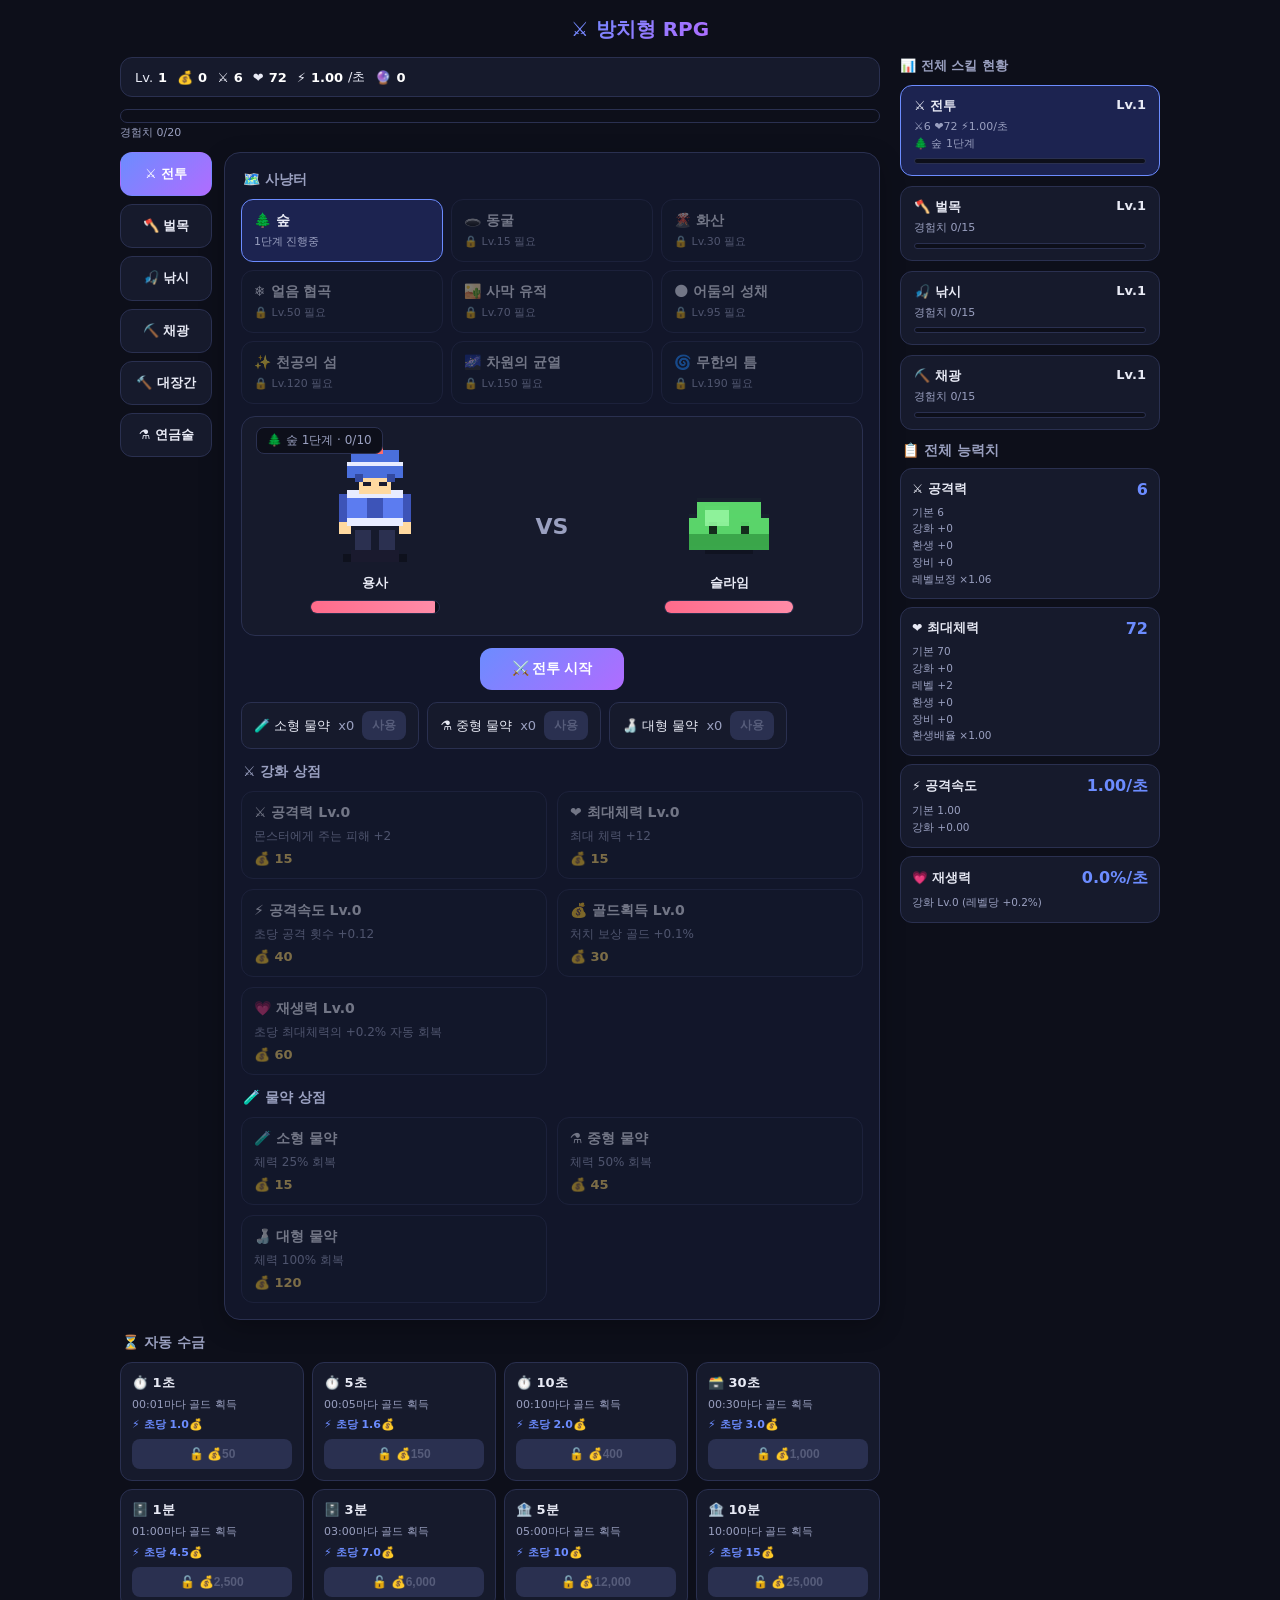
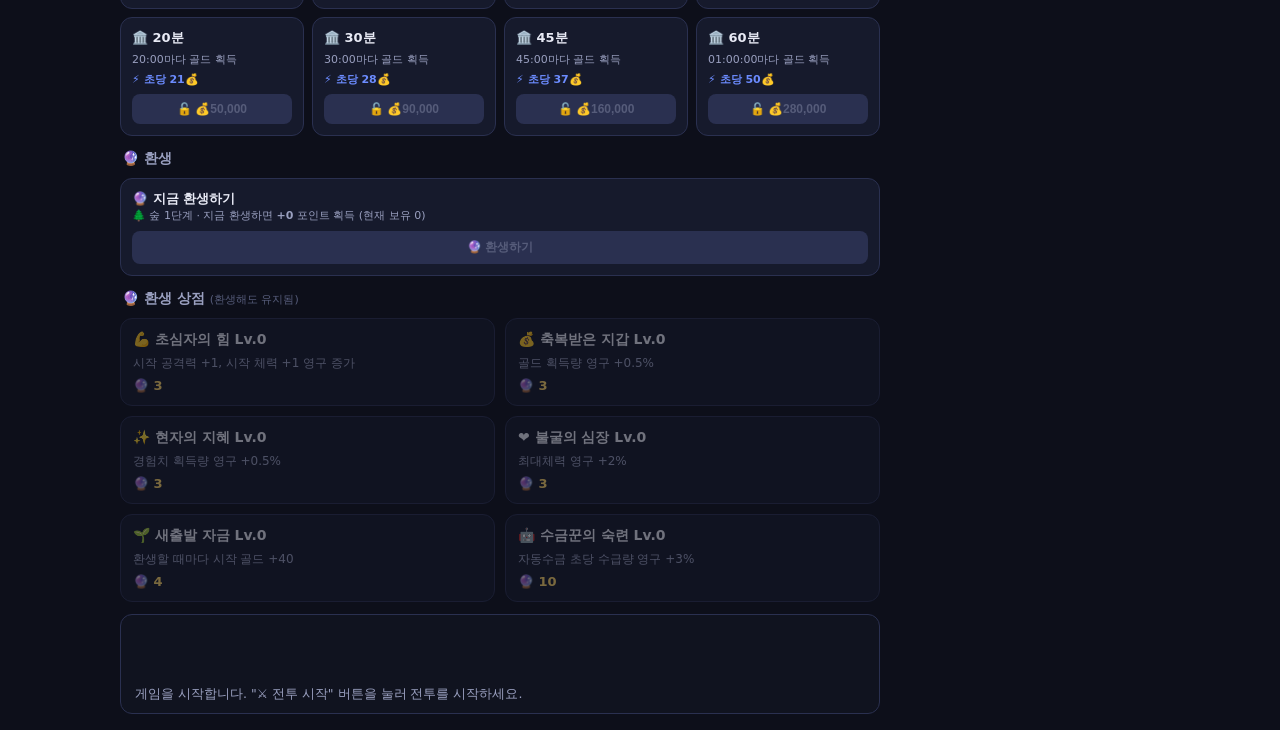
==== games/idle-rpg.html @ 65b95ccb "자동수금 초당 수급량을 올리는 환생상점 레벨(수금꾼의 숙련)과 연금술 촉진 물약 추가" ====
<!DOCTYPE html>
<html lang="ko"><head><meta charset="UTF-8" /><meta name="viewport" content="width=device-width,initial-scale=1" />
<title>방치형 RPG</title>
<style>
  * { box-sizing: border-box; }
  html,body{margin:0;min-height:100%;background:#0d0f1a;color:#e8eaf5;font-family:"Malgun Gothic",system-ui,sans-serif;
    user-select:none;}
  body{display:flex;flex-direction:column;align-items:center;padding:16px;gap:14px;}
  h1{font-size:20px;margin:0;background:linear-gradient(135deg,#6c8cff,#b06cff);-webkit-background-clip:text;background-clip:text;color:transparent;}
  .wrap{width:100%;max-width:760px;display:flex;flex-direction:column;gap:12px;}

  /* 상단 플레이어 상태 */
  .stat-row{display:flex;gap:10px;flex-wrap:wrap;font-size:13px;background:#161a2c;border:1px solid #2a3050;
    border-radius:12px;padding:10px 14px;}
  .stat{display:flex;align-items:center;gap:5px;}
  .stat b{color:#fff;}
  .bar-wrap{width:100%;height:14px;background:#0d0f1a;border-radius:7px;overflow:hidden;border:1px solid #2a3050;}
  .bar{height:100%;transition:width .15s;}
  .bar.hp{background:linear-gradient(90deg,#ff6b8b,#ff8ca8);}
  .bar.hp.low{background:linear-gradient(90deg,#ff2d3b,#ff6b6b);animation:pulseLow .6s infinite alternate;}
  @keyframes pulseLow{from{opacity:1;}to{opacity:.5;}}
  .bar.xp{background:linear-gradient(90deg,#6c8cff,#b06cff);}
  .bar.skillxp{background:linear-gradient(90deg,#5ad46a,#8ef29a);}
  .bar-label{font-size:11px;color:#9aa0c0;margin-top:2px;}

  /* 모드 탭 (왼쪽 사이드바) */
  .mode-layout{display:flex;gap:12px;align-items:flex-start;}
  .mode-sidebar{display:flex;flex-direction:column;gap:8px;flex:0 0 92px;position:sticky;top:12px;}
  .mode-content{flex:1;min-width:0;display:flex;flex-direction:column;gap:12px;}
  .mode-window{background:#12162a;border:1px solid #2a3050;border-radius:16px;padding:16px;
    display:flex;flex-direction:column;gap:12px;box-shadow:0 8px 24px rgba(0,0,0,.25);}
  .mode-window[hidden]{display:none;}
  .mode-tab{background:#161a2c;border:1px solid #2a3050;border-radius:12px;padding:12px 6px;text-align:center;
    cursor:pointer;font-size:13px;font-weight:700;transition:.15s;line-height:1.4;}
  .mode-tab:hover{border-color:#6c8cff;}
  .mode-tab.active{background:linear-gradient(135deg,#6c8cff,#b06cff);border-color:transparent;color:#fff;}
  .mode-tab.running:not(.active){border-color:#5ad46a;}
  .running-dot{color:#5ad46a;font-size:8px;animation:pulseLow 1s infinite alternate;}
  @media (max-width:520px){
    .mode-layout{flex-direction:column;}
    .mode-sidebar{flex-direction:row;flex:none;width:100%;position:static;}
    .mode-sidebar .mode-tab{flex:1;}
  }

  /* 사냥터 선택 */
  .zone-list{display:grid;grid-template-columns:repeat(auto-fill,minmax(160px,1fr));gap:8px;}
  .zone-card{background:#161a2c;border:1px solid #2a3050;border-radius:12px;padding:12px;cursor:pointer;transition:.15s;
    display:flex;flex-direction:column;gap:4px;}
  .zone-card:hover{border-color:#6c8cff;}
  .zone-card.active{border-color:#6c8cff;background:#1c2350;}
  .zone-card.locked{opacity:.45;cursor:not-allowed;}
  .zone-title{font-size:14px;font-weight:700;}
  .zone-desc{font-size:11px;color:#9aa0c0;}

  /* 전투 화면 */
  .arena{display:flex;align-items:center;justify-content:space-around;background:#161a2c;border:1px solid #2a3050;
    border-radius:14px;padding:20px;min-height:220px;position:relative;overflow:hidden;}
  .fighter{display:flex;flex-direction:column;align-items:center;gap:8px;}
  canvas.sprite{image-rendering:pixelated;image-rendering:crisp-edges;width:128px;height:128px;}
  canvas.sprite.boss{width:176px;height:176px;}
  .fighter-name{font-size:13px;font-weight:700;}
  .fighter-hpbar{width:130px;}
  .hit{animation:hit .18s;}
  @keyframes hit{0%{filter:brightness(2) drop-shadow(0 0 8px #fff);transform:scale(1.05);}100%{filter:none;transform:scale(1);}}
  .dead{animation:dead .3s forwards;}
  @keyframes dead{to{opacity:0;transform:translateY(20px) scale(.7);}}
  .vs{font-size:22px;color:#9aa0c0;font-weight:800;}
  .dmg-float{position:absolute;font-weight:800;font-size:15px;color:#ffd76b;pointer-events:none;
    animation:floatup .7s ease-out forwards;}
  @keyframes floatup{0%{opacity:1;transform:translateY(0);}100%{opacity:0;transform:translateY(-36px);}}
  .stage-badge{position:absolute;top:10px;left:14px;font-size:12px;background:#0d0f1a;border:1px solid #2a3050;
    padding:4px 10px;border-radius:8px;color:#9aa0c0;}

  .combat-control{display:flex;justify-content:center;}
  .combat-toggle-btn{background:linear-gradient(135deg,#6c8cff,#b06cff);border:none;color:#fff;font-weight:700;
    font-size:14px;padding:12px 32px;border-radius:12px;cursor:pointer;transition:.15s;}
  .combat-toggle-btn:hover{filter:brightness(1.1);}
  .combat-toggle-btn.stop{background:#1c2138;border:1px solid #ff6b8b;color:#ff6b8b;}

  /* 스킬 패널 */
  .skill-panel{background:#161a2c;border:1px solid #2a3050;border-radius:14px;padding:22px;text-align:center;
    display:flex;flex-direction:column;align-items:center;gap:10px;}
  .skill-icon{font-size:48px;}
  .skill-title{font-size:16px;font-weight:700;}
  .skill-sub{font-size:12px;color:#9aa0c0;}
  .skill-progress-wrap{width:100%;max-width:280px;height:10px;background:#0d0f1a;border-radius:6px;overflow:hidden;border:1px solid #2a3050;}
  .skill-progress{height:100%;background:linear-gradient(90deg,#5ad46a,#8ef29a);width:0%;transition:width .1s linear;}

  /* 상점 */
  .section-label{font-size:14px;font-weight:700;color:#9aa0c0;margin:2px 2px -2px;}
  .shop{display:grid;grid-template-columns:1fr 1fr;gap:10px;}
  .upg{background:#161a2c;border:1px solid #2a3050;border-radius:12px;padding:12px;display:flex;flex-direction:column;gap:6px;
    cursor:pointer;transition:.15s;}
  .upg:hover{border-color:#6c8cff;}
  .upg:active{transform:scale(.97);}
  .upg.disabled{opacity:.45;cursor:not-allowed;}
  .upg-head{display:flex;justify-content:space-between;font-size:14px;font-weight:700;}
  .upg-desc{font-size:12px;color:#9aa0c0;}
  .upg-cost{font-size:13px;color:#ffd76b;font-weight:700;}
  .upg.owned{border-color:#5ad46a;opacity:.7;cursor:default;}
  .upg.equipped{border-color:#5ad46a;background:#16241c;}

  /* 인벤토리 */
  .inv-list{display:grid;grid-template-columns:repeat(auto-fill,minmax(140px,1fr));gap:8px;}
  .inv-item{background:#161a2c;border:1px solid #2a3050;border-radius:10px;padding:10px;display:flex;flex-direction:column;gap:5px;font-size:12px;}
  .inv-item .inv-name{font-weight:700;font-size:13px;}
  .inv-item button{background:#6c8cff;border:none;color:#fff;font-size:11px;font-weight:700;padding:5px 8px;border-radius:7px;cursor:pointer;}
  .inv-item button:disabled{background:#2a3050;color:#565c7a;cursor:not-allowed;}
  .equip-summary{display:flex;gap:8px;flex-wrap:wrap;font-size:12px;color:#9aa0c0;}
  .equip-summary span b{color:#e8eaf5;}

  /* 물약 인벤토리 바 */
  .potion-bar{display:flex;gap:8px;flex-wrap:wrap;}
  .potion-item{display:flex;align-items:center;gap:8px;background:#161a2c;border:1px solid #2a3050;border-radius:10px;
    padding:8px 12px;font-size:13px;}
  .potion-item .p-count{color:#9aa0c0;}
  .potion-item button{background:#6c8cff;border:none;color:#fff;font-size:12px;font-weight:700;padding:6px 10px;
    border-radius:8px;cursor:pointer;}
  .potion-item button:disabled{background:#2a3050;color:#565c7a;cursor:not-allowed;}

  /* 게임 오버 오버레이 */
  .overlay{position:fixed;inset:0;background:rgba(6,8,16,.92);z-index:200;display:flex;align-items:center;justify-content:center;}
  .overlay[hidden]{display:none;}
  .overlay-box{background:#161a2c;border:1px solid #2a3050;border-radius:16px;padding:32px 36px;text-align:center;
    display:flex;flex-direction:column;align-items:center;gap:10px;max-width:320px;}
  .overlay-emoji{font-size:48px;}
  .overlay-box h2{margin:0;font-size:22px;}
  .overlay-stats{font-size:14px;color:#9aa0c0;display:flex;flex-direction:column;gap:4px;margin:8px 0;}
  .overlay-stats b{color:#fff;}
  .overlay-box .btn-restart{margin-top:6px;background:linear-gradient(135deg,#6c8cff,#b06cff);border:none;color:#fff;
    font-weight:700;font-size:14px;padding:11px 20px;border-radius:10px;cursor:pointer;}

  .muted-label{font-size:11px;color:#565c7a;font-weight:400;}

  /* 자동 수금 */
  .autogold-list{display:grid;grid-template-columns:repeat(auto-fill,minmax(150px,1fr));gap:8px;}
  .autogold-card{background:#161a2c;border:1px solid #2a3050;border-radius:12px;padding:11px;
    display:flex;flex-direction:column;gap:5px;}
  .autogold-card .ag-title{font-size:13px;font-weight:700;}
  .autogold-card .ag-desc{font-size:11px;color:#9aa0c0;line-height:1.4;}
  .autogold-card .ag-rate{font-size:11px;color:#6c8cff;font-weight:700;}
  .autogold-card button{background:linear-gradient(135deg,#6c8cff,#b06cff);border:none;color:#fff;font-weight:700;
    font-size:12px;padding:8px 10px;border-radius:8px;cursor:pointer;white-space:nowrap;margin-top:2px;width:100%;}
  .autogold-card button:disabled{background:#2a3050;color:#565c7a;cursor:not-allowed;}
  .autogold-card button.ready{animation:readyPulse .8s infinite alternate;}
  @keyframes readyPulse{from{box-shadow:0 0 0 0 rgba(108,140,255,.6);}to{box-shadow:0 0 0 9px rgba(108,140,255,0);}}
  .autogold-card button.agBtn-auto{background:transparent;border:1px solid #2a3050;color:#9aa0c0;font-weight:600;}
  .autogold-card button.agBtn-auto:hover:not(:disabled){border-color:#6c8cff;color:#e8eaf5;}
  .autogold-card button.agBtn-auto:disabled{background:transparent;border-color:#20243c;color:#4a5070;}

  /* 로그 */
  .log{background:#10131f;border:1px solid #2a3050;border-radius:12px;padding:10px 14px;height:100px;
    overflow-y:auto;font-size:12.5px;color:#9aa0c0;display:flex;flex-direction:column-reverse;gap:3px;}
  .log b{color:#e8eaf5;}

  .toast{position:fixed;top:16px;left:50%;transform:translateX(-50%);background:#1c2138;border:1px solid #6c8cff;
    padding:14px 22px;border-radius:12px;font-size:14px;text-align:center;z-index:99;box-shadow:0 8px 30px rgba(0,0,0,.5);
    animation:toastIn .25s;}
  @keyframes toastIn{from{opacity:0;transform:translate(-50%,-10px);}to{opacity:1;transform:translate(-50%,0);}}

  /* 전체 능력치 요약 */
  .stat-sheet{display:grid;grid-template-columns:repeat(auto-fill,minmax(150px,1fr));gap:8px;}
  .stat-card{background:#161a2c;border:1px solid #2a3050;border-radius:12px;padding:11px;}
  .stat-card-head{font-size:12.5px;font-weight:700;display:flex;justify-content:space-between;align-items:center;gap:6px;}
  .stat-card-value{font-size:16px;font-weight:800;color:#6c8cff;white-space:nowrap;}
  .stat-card-breakdown{font-size:10.5px;color:#9aa0c0;margin-top:5px;line-height:1.6;}

  /* 오른쪽 스킬 현황 패널 (넓은 화면: 오른쪽 고정 / 좁은 화면: 아래로 이어붙임) */
  .page-layout{display:flex;gap:20px;align-items:flex-start;justify-content:center;width:100%;}
  .side-panel{flex:0 0 260px;display:flex;flex-direction:column;gap:10px;position:sticky;top:16px;
    max-height:calc(100vh - 32px);overflow-y:auto;}
  #sidePanelSkills{display:flex;flex-direction:column;gap:10px;}
  .side-panel-label{font-size:13px;font-weight:700;color:#9aa0c0;}
  .side-skill-card{background:#161a2c;border:1px solid #2a3050;border-radius:12px;padding:11px 13px;cursor:pointer;transition:.15s;}
  .side-skill-card:hover{border-color:#6c8cff;}
  .side-skill-card.active{border-color:#6c8cff;background:#1c2350;}
  .side-skill-head{font-size:13px;font-weight:700;display:flex;justify-content:space-between;}
  .side-skill-sub{font-size:11px;color:#9aa0c0;margin-top:4px;line-height:1.5;}
  .side-skill-bar-wrap{height:6px;background:#0d0f1a;border-radius:4px;overflow:hidden;margin-top:6px;border:1px solid #2a3050;}
  .side-skill-bar{height:100%;background:linear-gradient(90deg,#5ad46a,#8ef29a);}
  @media (min-width:1081px){ .side-panel .stat-sheet{grid-template-columns:1fr;} }
  @media (max-width:1080px){
    .page-layout{flex-direction:column;}
    .side-panel{flex:none;width:100%;position:static;max-height:none;overflow-y:visible;}
  }
</style></head>
<body>
<h1>⚔️ 방치형 RPG</h1>
<div class="page-layout">
<div class="wrap">
  <div class="stat-row">
    <div class="stat">Lv.<b id="lvl">1</b></div>
    <div class="stat">💰 <b id="gold">0</b></div>
    <div class="stat">⚔️ <b id="atkStat">0</b></div>
    <div class="stat">❤️ <b id="hpStat">0</b></div>
    <div class="stat">⚡ <b id="spdStat">0</b>/초</div>
    <div class="stat">🔮 <b id="rpStat">0</b></div>
  </div>
  <div>
    <div class="bar-wrap"><div id="xpBar" class="bar xp" style="width:0%"></div></div>
    <div class="bar-label">경험치 <span id="xpText">0/0</span></div>
  </div>

  <div class="mode-layout">
    <div class="mode-sidebar" id="modeTabs"></div>
    <div class="mode-content">

      <div id="combatSection" class="mode-window">
        <div class="section-label">🗺️ 사냥터</div>
        <div class="zone-list" id="zoneList"></div>

        <div class="arena" id="arena">
          <div class="stage-badge" id="stageBadge">-</div>
          <div class="fighter">
            <canvas id="heroCanvas" class="sprite" width="32" height="32"></canvas>
            <div class="fighter-name">용사</div>
            <div class="bar-wrap fighter-hpbar"><div id="heroHpBar" class="bar hp" style="width:100%"></div></div>
          </div>
          <div class="vs">VS</div>
          <div class="fighter">
            <canvas id="enemyCanvas" class="sprite" width="32" height="32"></canvas>
            <div class="fighter-name" id="enemyName">-</div>
            <div class="bar-wrap fighter-hpbar"><div id="enemyHpBar" class="bar hp" style="width:100%"></div></div>
          </div>
        </div>

        <div class="combat-control">
          <button id="combatToggleBtn" class="combat-toggle-btn">⚔️ 전투 시작</button>
        </div>

        <div class="potion-bar" id="potionBar"></div>

        <div class="section-label">⚔️ 강화 상점</div>
        <div class="shop" id="shop"></div>

        <div class="section-label">🧪 물약 상점</div>
        <div class="shop" id="potionShop"></div>
      </div>

      <div id="gatherSection" class="mode-window" hidden>
        <div id="skillPanel" class="skill-panel"></div>
        <div class="section-label">🎒 채집한 재료</div>
        <div class="inv-list" id="materialInvList"></div>
      </div>

      <div id="smithingSection" class="mode-window" hidden>
        <div class="section-label">🛡️ 장비</div>
        <div class="equip-summary" id="equipSummary"></div>
        <div class="inv-list" id="gearInvList"></div>

        <div class="section-label">🔨 대장간 <span class="muted-label">(광물 + 골드로 제작)</span></div>
        <div class="shop" id="forgeList"></div>
      </div>

      <div id="alchemySection" class="mode-window" hidden>
        <div class="section-label">🪶 부활의 깃털 <span class="muted-label">(사망 시 자동 사용, 없으면 환생)</span></div>
        <div class="shop" id="alchemyList"></div>

        <div class="section-label">🧪 크리티컬 물약 <span class="muted-label">(제작마다 즉시 +5%, 영구 누적)</span></div>
        <div class="shop" id="critPotionList"></div>

        <div class="section-label">💹 자동수금 촉진 물약 <span class="muted-label">(제작마다 즉시 +3%, 영구 누적)</span></div>
        <div class="shop" id="autoGoldPotionList"></div>
      </div>

    </div>
  </div>

  <div class="section-label">⏳ 자동 수금</div>
  <div id="autoGoldList" class="autogold-list"></div>

  <div class="section-label">🔮 환생</div>
  <div id="rebirthNowCard" class="autogold-card"></div>

  <div class="section-label">🔮 환생 상점 <span class="muted-label">(환생해도 유지됨)</span></div>
  <div class="shop" id="prestigeShop"></div>

  <div class="log" id="log"></div>
</div>

<div class="side-panel" id="sidePanel">
  <div id="sidePanelSkills"></div>
  <div class="section-label">📋 전체 능력치</div>
  <div class="stat-sheet" id="statSheet"></div>
</div>
</div>

<div id="gameOverOverlay" class="overlay" hidden>
  <div class="overlay-box">
    <div class="overlay-emoji">💀</div>
    <h2>게임 오버</h2>
    <div class="overlay-stats">
      <div>도달 지점 <b id="goStage"></b></div>
      <div>레벨 <b id="goLevel"></b></div>
      <div>보유 골드 <b id="goGold"></b></div>
      <div>🔮 획득한 환생 포인트 <b id="goRP"></b></div>
      <div>🔮 누적 환생 포인트 <b id="goRPTotal"></b></div>
    </div>
    <button id="goRestart" class="btn-restart">🔮 환생하기</button>
  </div>
</div>

<div id="reviveOverlay" class="overlay" hidden>
  <div class="overlay-box">
    <div class="overlay-emoji">🪶</div>
    <h2>쓰러졌습니다!</h2>
    <div class="overlay-stats">
      <div>부활의 깃털을 사용하면 체력을 가득 채우고 그 자리에서 계속할 수 있습니다.</div>
      <div>보유 부활의 깃털 <b id="reviveFeatherCount"></b>개</div>
    </div>
    <button id="reviveBtn" class="btn-restart">🪶 부활하기</button>
  </div>
</div>

<script>
/* ========================= 픽셀아트 스프라이트 (캔버스 도트 드로잉) ========================= */
function px(ctx,x,y,w,h,c){ ctx.fillStyle=c; ctx.fillRect(x,y,w,h); }

function drawHero(ctx){
  ctx.clearRect(0,0,32,32);
  const skin='#ffd9a0', helm='#4a6fdc', helmDark='#33499e', plume='#ff6b6b',
        armor='#5c7cf0', armorDark='#3d54b8', trim='#e8ecff', leg='#2b3050', boot='#1a1a2e', eye='#1a1a2e';
  px(ctx,8,29,16,2,'#00000055');
  px(ctx,11,23,4,6,leg); px(ctx,17,23,4,6,leg);
  px(ctx,10,28,6,3,boot); px(ctx,16,28,6,3,boot);
  px(ctx,7,14,3,9,armorDark); px(ctx,22,14,3,9,armorDark);
  px(ctx,7,21,3,3,skin); px(ctx,22,21,3,3,skin);
  px(ctx,9,13,14,9,armor);
  px(ctx,9,13,14,2,trim);
  px(ctx,9,20,14,2,trim);
  px(ctx,14,15,4,5,armorDark);
  px(ctx,12,9,8,5,skin);
  px(ctx,13,11,2,1,eye); px(ctx,17,11,2,1,eye);
  px(ctx,10,3,12,3,helm);
  px(ctx,9,6,14,4,helm);
  px(ctx,9,6,14,1,trim);
  px(ctx,14,1,4,3,plume);
  px(ctx,11,9,2,2,helmDark); px(ctx,19,9,2,2,helmDark);
}

function drawSlime(ctx,t){
  ctx.clearRect(0,0,32,32);
  const body='#5ad46a', dark='#3aa64a', light='#8ef29a', eye='#12291a';
  const bounce = t? Math.sin(t/220)*2 : 0;
  const y = 14+bounce;
  px(ctx,10,26,12,3,'#00000040');
  px(ctx,8,y,16,12,body);
  px(ctx,6,y+4,20,8,body);
  px(ctx,6,y+8,20,4,dark);
  px(ctx,10,y+2,6,4,light);
  px(ctx,11,y+6,2,2,eye); px(ctx,19,y+6,2,2,eye);
}

function drawBat(ctx,t){
  ctx.clearRect(0,0,32,32);
  const body='#6b4a9e', dark='#4a2f78', wing='#8a63c9', eye='#ff6b6b';
  const flap = t? Math.sin(t/110)*6 : 0;
  px(ctx,12,26,8,2,'#00000040');
  px(ctx,4,10-flap*0.3,10,7,wing);
  px(ctx,18,10-flap*0.3,10,7,wing);
  px(ctx,11,8,10,10,body);
  px(ctx,9,6,5,4,dark); px(ctx,18,6,5,4,dark);
  px(ctx,13,12,2,2,eye); px(ctx,17,12,2,2,eye);
}

function drawSkeleton(ctx){
  ctx.clearRect(0,0,32,32);
  const bone='#e9e6d8', dark='#b7b3a0', eye='#ff6b6b';
  px(ctx,10,29,12,2,'#00000040');
  px(ctx,12,22,3,7,bone); px(ctx,17,22,3,7,bone);
  px(ctx,10,13,12,9,bone);
  px(ctx,11,15,10,1,dark); px(ctx,11,18,10,1,dark);
  px(ctx,7,14,3,8,bone); px(ctx,22,14,3,8,bone);
  px(ctx,11,6,10,7,bone);
  px(ctx,13,9,2,2,eye); px(ctx,17,9,2,2,eye);
  px(ctx,14,12,4,1,dark);
}

function drawGoblin(ctx){
  ctx.clearRect(0,0,32,32);
  const skin='#7bc158', dark='#4f8f34', cloth='#8a5a2e', eye='#ffd76b', ear='#5ea23c';
  px(ctx,9,29,14,2,'#00000040');
  px(ctx,11,22,4,7,skin); px(ctx,17,22,4,7,skin);
  px(ctx,9,15,14,8,cloth);
  px(ctx,6,14,4,7,skin); px(ctx,22,14,4,7,skin);
  px(ctx,10,6,12,9,skin);
  px(ctx,6,7,4,3,ear); px(ctx,22,7,4,3,ear);
  px(ctx,13,10,2,2,eye); px(ctx,17,10,2,2,eye);
  px(ctx,13,14,6,1,dark);
}

function drawDragon(ctx,t){
  ctx.clearRect(0,0,32,32);
  const body='#e0503f', dark='#a8321f', wing='#ff7a5c', eye='#ffe66b', horn='#4a2020';
  const flap = t? Math.sin(t/160)*3 : 0;
  px(ctx,8,29,16,2,'#00000050');
  px(ctx,2,12-flap*0.4,10,10,wing);
  px(ctx,20,12-flap*0.4,10,10,wing);
  px(ctx,10,16,12,11,body);
  px(ctx,11,24,3,5,dark); px(ctx,18,24,3,5,dark);
  px(ctx,9,7,14,10,body);
  px(ctx,9,13,14,3,dark);
  px(ctx,11,3,2,5,horn); px(ctx,19,3,2,5,horn);
  px(ctx,12,10,3,3,eye); px(ctx,17,10,3,3,eye);
  px(ctx,13,15,6,2,'#3a1010');
}

function drawOrc(ctx){
  ctx.clearRect(0,0,32,32);
  const skin='#5a8a3e', dark='#3c5e29', tusk='#f5f0e0', eye='#ff3b3b', strap='#4a2e18';
  px(ctx,9,29,14,2,'#00000050');
  px(ctx,11,23,4,7,skin); px(ctx,17,23,4,7,skin);
  px(ctx,10,28,6,3,strap); px(ctx,16,28,6,3,strap);
  px(ctx,8,14,16,9,dark);
  px(ctx,8,20,16,2,strap);
  px(ctx,5,15,4,8,skin); px(ctx,23,15,4,8,skin);
  px(ctx,9,6,14,9,skin);
  px(ctx,5,8,4,3,dark); px(ctx,23,8,4,3,dark);
  px(ctx,10,9,12,1,'#2a4018');
  px(ctx,12,10,2,2,eye); px(ctx,18,10,2,2,eye);
  px(ctx,12,14,2,3,tusk); px(ctx,18,14,2,3,tusk);
}

function drawWraith(ctx){
  ctx.clearRect(0,0,32,32);
  const robe='#2a1f3d', robeLight='#453467', glow='#6cffe0', dark='#150f22';
  px(ctx,8,28,16,3,'#00000030');
  px(ctx,9,20,14,10,robe);
  px(ctx,7,24,4,6,robe); px(ctx,21,24,4,6,robe);
  px(ctx,10,20,12,2,robeLight);
  px(ctx,6,16,4,8,robe); px(ctx,22,16,4,8,robe);
  px(ctx,10,8,12,10,dark);
  px(ctx,9,10,14,7,robe);
  px(ctx,12,13,3,3,glow); px(ctx,17,13,3,3,glow);
}

function drawTroll(ctx){
  ctx.clearRect(0,0,32,32);
  const skin='#7a8a99', dark='#4d5866', horn='#e0d9c9', eye='#ff8c3b';
  px(ctx,8,29,16,2,'#00000060');
  px(ctx,10,23,5,7,dark); px(ctx,17,23,5,7,dark);
  px(ctx,6,12,20,11,skin);
  px(ctx,6,12,20,3,dark);
  px(ctx,2,14,5,10,skin); px(ctx,25,14,5,10,skin);
  px(ctx,10,4,12,9,skin);
  px(ctx,9,2,3,4,horn); px(ctx,20,2,3,4,horn);
  px(ctx,10,7,12,1,dark);
  px(ctx,12,8,2,2,eye); px(ctx,18,8,2,2,eye);
}

function drawShadowFiend(ctx){
  ctx.clearRect(0,0,32,32);
  const body='#1a1220', crack='#ff2d55', eye='#ff2d55', hi='#3a2540';
  px(ctx,10,29,12,2,'#00000060');
  px(ctx,10,10,12,18,body);
  px(ctx,8,14,4,10,body); px(ctx,20,14,4,10,body);
  px(ctx,13,4,2,7,body); px(ctx,17,4,2,7,body); px(ctx,15,2,2,9,body);
  px(ctx,11,18,10,2,hi);
  px(ctx,13,16,1,6,crack); px(ctx,18,20,1,5,crack);
  px(ctx,12,14,3,3,eye); px(ctx,17,14,3,3,eye);
}

function drawGolem(ctx){
  ctx.clearRect(0,0,32,32);
  const body='#8a7a63', dark='#5c5040', core='#6cd4ff', crack='#3a3226';
  px(ctx,6,29,20,2,'#00000060');
  px(ctx,9,22,6,8,dark); px(ctx,17,22,6,8,dark);
  px(ctx,5,11,22,13,body);
  px(ctx,5,11,22,3,dark);
  px(ctx,1,13,5,12,body); px(ctx,26,13,5,12,body);
  px(ctx,11,3,10,8,dark);
  px(ctx,13,6,2,2,core); px(ctx,17,6,2,2,core);
  px(ctx,13,17,6,6,core);
  px(ctx,9,15,1,8,crack); px(ctx,22,18,1,6,crack);
}

function drawDarkKnight(ctx){
  ctx.clearRect(0,0,32,32);
  const armor='#232733', dark='#141821', trim='#8a1f2b', eye='#ff2d3b', helm='#1a1d26';
  px(ctx,8,29,16,2,'#00000060');
  px(ctx,11,22,5,8,dark); px(ctx,17,22,5,8,dark);
  px(ctx,10,28,6,3,'#0a0a10'); px(ctx,16,28,6,3,'#0a0a10');
  px(ctx,6,13,4,10,dark); px(ctx,23,13,4,10,dark);
  px(ctx,9,12,14,11,armor);
  px(ctx,9,12,14,2,trim);
  px(ctx,9,21,14,2,trim);
  px(ctx,9,3,14,10,helm);
  px(ctx,9,3,14,1,trim);
  px(ctx,8,1,2,4,dark); px(ctx,22,1,2,4,dark);
  px(ctx,12,8,3,1,eye); px(ctx,17,8,3,1,eye);
}

function drawDemonLord(ctx,t){
  ctx.clearRect(0,0,32,32);
  const skin='#5a2a78', dark='#3a1a52', horn='#1a1220', wing='#7a3aa0', eye='#ffe66b';
  const flap = t? Math.sin(t/150)*4 : 0;
  px(ctx,8,29,16,2,'#00000060');
  px(ctx,0,10-flap*0.3,8,14,wing);
  px(ctx,24,10-flap*0.3,8,14,wing);
  px(ctx,11,23,5,7,dark); px(ctx,17,23,5,7,dark);
  px(ctx,9,13,14,10,skin);
  px(ctx,9,13,14,2,dark);
  px(ctx,7,14,3,8,skin); px(ctx,22,14,3,8,skin);
  px(ctx,10,5,12,9,skin);
  px(ctx,8,1,3,6,horn); px(ctx,21,1,3,6,horn);
  px(ctx,12,9,2,2,eye); px(ctx,18,9,2,2,eye);
  px(ctx,13,13,6,1,dark);
}

function drawTree(ctx, treeKey, shake){
  ctx.clearRect(0,0,32,32);
  const trunk='#6b4226', trunkDark='#4a2d1a';
  const leafSet = {
    normal:{main:'#4a9c4a',dark:'#357a35',light:'#6fc26f'},
    oak:{main:'#3c7a3c',dark:'#2a5c2a',light:'#5a9c5a'},
    willow:{main:'#5ad46a',dark:'#3aa64a',light:'#8ef29a'},
    maple:{main:'#e0703f',dark:'#b3502a',light:'#ff9a6b'},
    yew:{main:'#2f5c3a',dark:'#1e3f27',light:'#4a7a55'},
    magic:{main:'#8a5ce0',dark:'#6a3ec0',light:'#b08cff'},
    redwood:{main:'#a85c3a',dark:'#7a3e22',light:'#c98a5c'},
    ancient:{main:'#2a4a2a',dark:'#1a331a',light:'#4a6a4a'},
    celestial:{main:'#ffe66b',dark:'#e0b83f',light:'#fff2b0'},
  };
  const c = leafSet[treeKey] || leafSet.normal;
  const sx = shake ? (Math.random()*2-1) : 0;
  px(ctx,8,29,16,2,'#00000040');
  px(ctx,14+sx,17,4,13,trunk);
  px(ctx,14+sx,26,4,4,trunkDark);
  px(ctx,6+sx,7,20,15,c.main);
  px(ctx,9+sx,3,14,8,c.main);
  px(ctx,4+sx,12,6,8,c.dark);
  px(ctx,22+sx,12,6,8,c.dark);
  px(ctx,11+sx,5,8,4,c.light);
}

function drawFishSpot(ctx, fishKey, splash){
  ctx.clearRect(0,0,32,32);
  const water='#2a6ba8', waterDark='#1d4d7a', waterLight='#4a8ecf', splashColor='#dff2ff';
  const fishColors = {
    shrimp:'#ff9a6b', sardine:'#c9d4e0', trout:'#7ab8d4', crab:'#e0503f', pufferfish:'#ffd76b',
    lobster:'#e0503f', squid:'#c988e0', octopus:'#e06ba0', legendary:'#ffe66b',
  };
  const fc = fishColors[fishKey] || '#c9d4e0';
  px(ctx,0,20,32,12,water);
  px(ctx,0,20,32,3,waterLight);
  px(ctx,0,26,32,6,waterDark);
  const jump = splash ? -6 : 0;
  px(ctx,11,17+jump,10,5,fc);
  px(ctx,20,18+jump,4,3,fc);
  px(ctx,9,18+jump,3,2,'#1a1a1a');
  if(splash){
    px(ctx,7,13,2,2,splashColor); px(ctx,23,13,2,2,splashColor);
    px(ctx,5,18,2,2,splashColor); px(ctx,25,18,2,2,splashColor);
    px(ctx,15,10,2,2,splashColor);
  }
}

function drawOreRock(ctx, oreKey, crack){
  ctx.clearRect(0,0,32,32);
  const oreColors = {
    copper:'#c87a3e', tin:'#c9c9c9', iron:'#5a5a5a', silver:'#e0e0e0', gold:'#ffd23f',
    mithril:'#5ac8e0', adamantite:'#5ad46a', rune:'#b06cff', dragon:'#ff3b3b',
  };
  const rock='#6b6b6b', rockDark='#4a4a4a';
  const c = oreColors[oreKey] || '#c87a3e';
  const sx = crack ? (Math.random()*2-1) : 0;
  px(ctx,8,29,16,2,'#00000040');
  px(ctx,4+sx,14,24,14,rock);
  px(ctx,4+sx,24,24,4,rockDark);
  px(ctx,8+sx,9,16,9,rock);
  px(ctx,9+sx,17,4,4,c); px(ctx,18+sx,15,4,4,c); px(ctx,13+sx,22,4,4,c); px(ctx,22+sx,20,3,3,c);
}

const SPRITES = {
  slime:{draw:drawSlime,name:'슬라임',animated:true},
  bat:{draw:drawBat,name:'박쥐',animated:true},
  skeleton:{draw:drawSkeleton,name:'스켈레톤',animated:false},
  goblin:{draw:drawGoblin,name:'고블린',animated:false},
  orc:{draw:drawOrc,name:'오크',animated:false},
  wraith:{draw:drawWraith,name:'레이스',animated:false},
  troll:{draw:drawTroll,name:'강철 트롤',animated:false},
  shadowfiend:{draw:drawShadowFiend,name:'그림자 마수',animated:false},
  dragon:{draw:drawDragon,name:'드래곤',animated:true,boss:true},
  golem:{draw:drawGolem,name:'스톤 골렘',animated:false,boss:true},
  darkknight:{draw:drawDarkKnight,name:'다크 나이트',animated:false,boss:true},
  demonlord:{draw:drawDemonLord,name:'마왕',animated:true,boss:true},
};

/* ========================= 사냥터 ========================= */
const ZONES = [
  {key:'forest', name:'숲', icon:'🌲', unlockLevel:1, baseStage:1,
    monsterPool:['slime','bat','skeleton','goblin'], boss:'dragon', killsToBoss:10},
  {key:'cave', name:'동굴', icon:'🕳️', unlockLevel:15, baseStage:10,
    monsterPool:['skeleton','goblin','orc','wraith'], boss:'golem', killsToBoss:12},
  {key:'volcano', name:'화산', icon:'🌋', unlockLevel:30, baseStage:22,
    monsterPool:['orc','wraith','troll','shadowfiend'], boss:'demonlord', killsToBoss:15},
  {key:'frozen', name:'얼음 협곡', icon:'❄️', unlockLevel:50, baseStage:40,
    monsterPool:['skeleton','wraith','troll','goblin'], boss:'darkknight', killsToBoss:16},
  {key:'desert', name:'사막 유적', icon:'🏜️', unlockLevel:70, baseStage:58,
    monsterPool:['orc','skeleton','goblin','wraith'], boss:'dragon', killsToBoss:18},
  {key:'abyss', name:'어둠의 성채', icon:'🌑', unlockLevel:95, baseStage:80,
    monsterPool:['wraith','shadowfiend','troll','orc'], boss:'golem', killsToBoss:20},
  {key:'sky', name:'천공의 섬', icon:'✨', unlockLevel:120, baseStage:102,
    monsterPool:['bat','wraith','shadowfiend','slime'], boss:'demonlord', killsToBoss:22},
  {key:'rift', name:'차원의 균열', icon:'🌌', unlockLevel:150, baseStage:128,
    monsterPool:['troll','shadowfiend','orc','wraith'], boss:'darkknight', killsToBoss:25},
  {key:'infinite', name:'무한의 틈', icon:'🌀', unlockLevel:190, baseStage:160,
    monsterPool:['troll','shadowfiend','orc','wraith'], boss:'golem', killsToBoss:30},
];
function zoneByKey(key){ return ZONES.find(z=>z.key===key); }
function currentZone(){ return zoneByKey(S.currentZone); }
function effectiveStage(zoneKey){
  const zone = zoneByKey(zoneKey);
  return zone.baseStage + S.zoneProgress[zoneKey].subStage - 1;
}

/* ========================= 게임 상태 ========================= */
const SAVE_KEY = 'idlerpg_save_v1';
const heroCv = document.getElementById('heroCanvas'), heroCtx = heroCv.getContext('2d');
const enemyCv = document.getElementById('enemyCanvas'), enemyCtx = enemyCv.getContext('2d');
heroCtx.imageSmoothingEnabled = false; enemyCtx.imageSmoothingEnabled = false;

function freshZoneProgress(){
  const zp = {};
  ZONES.forEach(z=>{ zp[z.key] = {killsInZone:0, subStage:1}; });
  return zp;
}
function freshAutoGold(){
  const ag = {};
  AUTO_GOLD_TIERS.forEach(t=>{ ag[t.key] = {unlocked:false, readyAt:0, autoClaim:false}; });
  return ag;
}

let S = {
  level:1, xp:0, gold:0,
  baseHp:70, baseAtk:6, baseSpd:1.0, goldMult:1,
  hp:70, maxHp:70,
  upLvl:{atk:0, hp:0, spd:0, gold:0, regen:0},
  potions:{small:0, medium:0, large:0},
  autoGold:{
    t1:{unlocked:false,readyAt:0,autoClaim:false}, t2:{unlocked:false,readyAt:0,autoClaim:false},
    t3:{unlocked:false,readyAt:0,autoClaim:false}, t4:{unlocked:false,readyAt:0,autoClaim:false},
    t5:{unlocked:false,readyAt:0,autoClaim:false}, t6:{unlocked:false,readyAt:0,autoClaim:false},
    t7:{unlocked:false,readyAt:0,autoClaim:false}, t8:{unlocked:false,readyAt:0,autoClaim:false},
  },
  autoGoldPotionLvl:0,
  gameOver:false,
  lastSave:Date.now(),
  prestige:{points:0, upLvl:{power:0, wealth:0, wisdom:0, vitality:0, headstart:0, autoCollect:0}},
  currentZone:'forest',
  zoneProgress: freshZoneProgress(),
  equipment:{weapon:null, armor:null, accessory:null},
  ownedGear:{},
  activeMode:'combat',
  combatActive:false,
  gatherActive:{woodcutting:false, fishing:false, mining:false},
  selectedTree:'normal', selectedFish:'shrimp', selectedOre:'copper',
  critPotionLvl:{woodcutting:0, fishing:0, mining:0},
  skills:{ woodcutting:{level:1,xp:0}, fishing:{level:1,xp:0}, mining:{level:1,xp:0} },
  inventory:{},
};
const PRESTIGE_UPG_DEF = [
  {key:'power', icon:'💪', title:'초심자의 힘', desc:'시작 공격력 +1, 시작 체력 +1 영구 증가'},
  {key:'wealth', icon:'💰', title:'축복받은 지갑', desc:'골드 획득량 영구 +0.5%'},
  {key:'wisdom', icon:'✨', title:'현자의 지혜', desc:'경험치 획득량 영구 +0.5%'},
  {key:'vitality', icon:'❤️', title:'불굴의 심장', desc:'최대체력 영구 +2%'},
  {key:'headstart', icon:'🌱', title:'새출발 자금', desc:'환생할 때마다 시작 골드 +40'},
  {key:'autoCollect', icon:'🤖', title:'수금꾼의 숙련', desc:'자동수금 초당 수급량 영구 +3%'},
];
function prestigeCost(key, lvl){
  const base = {power:3, wealth:3, wisdom:3, vitality:3, headstart:4, autoCollect:10}[key];
  const rate = key==='headstart' ? 1.9 : key==='autoCollect' ? 2.3 : 1.8;
  return Math.ceil(base*Math.pow(rate, lvl));
}
const AUTO_GOLD_TIERS = [
  {key:'t1', icon:'⏱️', title:'1초', cost:50,    cycleMs:1000,   rewardBase:1},
  {key:'t2', icon:'⏱️', title:'5초', cost:150,   cycleMs:5000,   rewardBase:8},
  {key:'t3', icon:'⏱️', title:'10초', cost:400,   cycleMs:10000,  rewardBase:20},
  {key:'t4', icon:'🗃️', title:'30초', cost:1000,  cycleMs:30000,  rewardBase:90},
  {key:'t5', icon:'🗄️', title:'1분', cost:2500,  cycleMs:60000,  rewardBase:270},
  {key:'t6', icon:'🗄️', title:'3분', cost:6000,  cycleMs:180000, rewardBase:1260},
  {key:'t7', icon:'🏦', title:'5분', cost:12000, cycleMs:300000, rewardBase:3000},
  {key:'t8', icon:'🏦', title:'10분', cost:25000, cycleMs:600000, rewardBase:9000},
  {key:'t9', icon:'🏛️', title:'20분', cost:50000, cycleMs:1200000, rewardBase:25000},
  {key:'t10', icon:'🏛️', title:'30분', cost:90000, cycleMs:1800000, rewardBase:50000},
  {key:'t11', icon:'🏛️', title:'45분', cost:160000, cycleMs:2700000, rewardBase:100000},
  {key:'t12', icon:'🏛️', title:'60분', cost:280000, cycleMs:3600000, rewardBase:180000},
];

/* ========================= 장비 ========================= */
const EQUIPMENT_CATALOG = [
  {key:'wpn1', slot:'weapon', name:'낡은 검', icon:'🗡️', atk:3, cost:150},
  {key:'wpn2', slot:'weapon', name:'강철 검', icon:'⚔️', atk:9, cost:1200},
  {key:'wpn3', slot:'weapon', name:'미스릴 검', icon:'🔱', atk:22, cost:6000},
  {key:'wpn4', slot:'weapon', name:'용살자의 검', icon:'💥', atk:50, cost:25000},
  {key:'arm1', slot:'armor', name:'가죽 갑옷', icon:'🥋', hp:20, cost:150},
  {key:'arm2', slot:'armor', name:'사슬 갑옷', icon:'🛡️', hp:65, cost:1200},
  {key:'arm3', slot:'armor', name:'판금 갑옷', icon:'🛡️', hp:180, cost:6000},
  {key:'arm4', slot:'armor', name:'용비늘 갑옷', icon:'🐲', hp:450, cost:25000},
  {key:'acc1', slot:'accessory', name:'행운의 반지', icon:'💍', goldPct:8, cost:500},
  {key:'acc2', slot:'accessory', name:'현자의 목걸이', icon:'📿', xpPct:8, cost:2500},
  {key:'acc3', slot:'accessory', name:'전사의 팔찌', icon:'💪', atk:6, hp:25, cost:9000},
];
const SLOT_NAMES = {weapon:'무기', armor:'방어구', accessory:'장신구'};
function equipBonus(stat){
  let sum = 0;
  Object.values(S.equipment).forEach(key=>{
    if(!key) return;
    const item = EQUIPMENT_CATALOG.find(e=>e.key===key);
    if(item && item[stat]) sum += item[stat];
  });
  return sum;
}

/* ========================= 스킬링 (벌목/낚시/채광 공통 채집 엔진) ========================= */
const SKILL_NAMES = {woodcutting:'벌목', fishing:'낚시', mining:'채광'};

const TREES = [
  {key:'normal',    name:'일반 나무',   icon:'🌳', level:1,  xp:4,   itemKey:'log_normal',    itemName:'통나무',       sellPrice:2,   actionMs:3000},
  {key:'oak',       name:'참나무',      icon:'🌳', level:5,  xp:8,   itemKey:'log_oak',       itemName:'참나무 목재',  sellPrice:4,   actionMs:3300},
  {key:'willow',    name:'버드나무',    icon:'🌲', level:12, xp:14,  itemKey:'log_willow',    itemName:'버들 목재',    sellPrice:7,   actionMs:3600},
  {key:'maple',     name:'단풍나무',    icon:'🍁', level:20, xp:22,  itemKey:'log_maple',     itemName:'단풍 목재',    sellPrice:12,  actionMs:3900},
  {key:'yew',       name:'주목',        icon:'🌲', level:30, xp:35,  itemKey:'log_yew',       itemName:'주목 목재',    sellPrice:20,  actionMs:4300},
  {key:'magic',     name:'마법나무',    icon:'✨', level:42, xp:55,  itemKey:'log_magic',     itemName:'마법 목재',    sellPrice:35,  actionMs:4700},
  {key:'redwood',   name:'레드우드',    icon:'🌴', level:55, xp:85,  itemKey:'log_redwood',   itemName:'레드우드 목재', sellPrice:58,  actionMs:5100},
  {key:'ancient',   name:'고대 나무',   icon:'🌳', level:70, xp:130, itemKey:'log_ancient',   itemName:'고대 목재',    sellPrice:95,  actionMs:5500},
  {key:'celestial', name:'천상수',      icon:'🌟', level:90, xp:200, itemKey:'log_celestial', itemName:'천상 목재',    sellPrice:160, actionMs:6000},
];
const FISH = [
  {key:'shrimp',     name:'새우',    icon:'🦐', level:1,  xp:4,   itemKey:'fish_shrimp',    itemName:'새우',         sellPrice:2,   actionMs:3000},
  {key:'sardine',    name:'정어리',  icon:'🐟', level:5,  xp:8,   itemKey:'fish_sardine',   itemName:'정어리',       sellPrice:4,   actionMs:3300},
  {key:'trout',      name:'송어',    icon:'🐠', level:12, xp:14,  itemKey:'fish_trout',     itemName:'송어',         sellPrice:7,   actionMs:3600},
  {key:'crab',       name:'게',      icon:'🦀', level:20, xp:22,  itemKey:'fish_crab',      itemName:'게',           sellPrice:12,  actionMs:3900},
  {key:'pufferfish', name:'복어',    icon:'🐡', level:30, xp:35,  itemKey:'fish_puffer',    itemName:'복어',         sellPrice:20,  actionMs:4300},
  {key:'lobster',    name:'랍스터',  icon:'🦞', level:42, xp:55,  itemKey:'fish_lobster',   itemName:'랍스터',       sellPrice:35,  actionMs:4700},
  {key:'squid',      name:'오징어',  icon:'🦑', level:55, xp:85,  itemKey:'fish_squid',     itemName:'오징어',       sellPrice:58,  actionMs:5100},
  {key:'octopus',    name:'문어',    icon:'🐙', level:70, xp:130, itemKey:'fish_octopus',   itemName:'문어',         sellPrice:95,  actionMs:5500},
  {key:'legendary',  name:'전설의 물고기', icon:'🐋', level:90, xp:200, itemKey:'fish_legendary', itemName:'전설의 물고기', sellPrice:160, actionMs:6000},
];
const ORES = [
  {key:'copper',     name:'구리',     icon:'🟤', level:1,  xp:4,   itemKey:'ore_copper',  itemName:'구리 광석',    sellPrice:2,   actionMs:3200},
  {key:'tin',        name:'주석',     icon:'⚪', level:5,  xp:8,   itemKey:'ore_tin',     itemName:'주석 광석',    sellPrice:4,   actionMs:3500},
  {key:'iron',       name:'철',       icon:'⚫', level:12, xp:14,  itemKey:'ore_iron',    itemName:'철 광석',      sellPrice:7,   actionMs:3800},
  {key:'silver',     name:'은',       icon:'⬜', level:20, xp:22,  itemKey:'ore_silver',  itemName:'은 광석',      sellPrice:12,  actionMs:4100},
  {key:'gold',       name:'금',       icon:'🟡', level:30, xp:35,  itemKey:'ore_gold',    itemName:'금 광석',      sellPrice:20,  actionMs:4500},
  {key:'mithril',    name:'미스릴',   icon:'🔵', level:42, xp:55,  itemKey:'ore_mithril', itemName:'미스릴 광석',  sellPrice:35,  actionMs:4900},
  {key:'adamantite', name:'아다만틴', icon:'🟢', level:55, xp:85,  itemKey:'ore_adamant', itemName:'아다만틴 광석', sellPrice:58,  actionMs:5300},
  {key:'rune',       name:'룬',       icon:'🟣', level:70, xp:130, itemKey:'ore_rune',    itemName:'룬 광석',      sellPrice:95,  actionMs:5700},
  {key:'dragon',     name:'용의 광석', icon:'🔴', level:90, xp:200, itemKey:'ore_dragon',  itemName:'용의 광석',    sellPrice:160, actionMs:6200},
];
const GATHER_CATALOGS = [TREES, FISH, ORES];
function treeByKey(key){ return TREES.find(t=>t.key===key) || TREES[0]; }
function materialSellPrice(key){
  for(const cat of GATHER_CATALOGS){ const item = cat.find(t=>t.itemKey===key); if(item) return item.sellPrice; }
  return 1;
}
function materialDisplayName(key){
  for(const cat of GATHER_CATALOGS){ const item = cat.find(t=>t.itemKey===key); if(item) return item.itemName+' '+item.icon; }
  return key;
}
function skillXpToNext(level){ return Math.round(15*Math.pow(1.2, level-1)); }

function deriveStats(){
  const p = S.prestige.upLvl;
  S.maxHp = Math.round((S.baseHp + S.upLvl.hp*12 + S.level*2 + p.power*1 + equipBonus('hp')) * (1+p.vitality*0.02));
  S.atk = Math.round((S.baseAtk + S.upLvl.atk*2 + p.power*1 + equipBonus('atk')) * (1+S.level*0.06));
  S.spd = +(S.baseSpd + S.upLvl.spd*0.12).toFixed(2);
  S.goldMult = (1 + S.upLvl.gold*0.001) * (1 + p.wealth*0.005) * (1 + equipBonus('goldPct')/100);
  S.regenPct = S.upLvl.regen*0.002; // 레벨당 초당 최대체력의 0.2%
  S.autoGoldRateMult = (1 + p.autoCollect*0.03) * (1 + (S.autoGoldPotionLvl||0)*0.03);
}
function xpToNext(level){ return Math.round(20*Math.pow(1.25, level-1)); }
function upgradeCost(key, lvl){
  const base = {atk:15, hp:15, spd:40, gold:30, regen:60}[key];
  return Math.round(base*Math.pow(1.16, lvl));
}

let enemy = null;
function enemyStatsFor(stage, isBoss){
  const hpScale = Math.pow(1.16, stage-1);
  const atkScale = Math.pow(1.13, stage-1);
  const rewardScale = Math.pow(1.16, stage-1);
  let hp = Math.round(15*hpScale), atk = Math.round(1.8*atkScale), gold = Math.round(2*rewardScale), xp = Math.round(1.5*rewardScale);
  if(isBoss){ hp=Math.round(hp*6.5); atk=Math.round(atk*2.2); gold=Math.round(gold*6); xp=Math.round(xp*6); }
  return {hp, maxHp:hp, atk, gold, xp};
}
function spawnEnemy(){
  const zone = currentZone();
  const zp = S.zoneProgress[zone.key];
  const effStage = effectiveStage(zone.key);
  const isBoss = zp.killsInZone >= zone.killsToBoss;
  const typeKey = isBoss ? zone.boss : zone.monsterPool[(Math.random()*zone.monsterPool.length)|0];
  const st = enemyStatsFor(effStage, isBoss);
  enemy = {type:typeKey, isBoss, ...st, atkCd:0};
  document.getElementById('enemyName').textContent = (isBoss?'👑 ':'') + SPRITES[typeKey].name;
  enemyCv.classList.toggle('boss', isBoss);
  document.getElementById('stageBadge').textContent = zone.icon+' '+zone.name+' '+zp.subStage+'단계 · '+(isBoss?'보스전!':zp.killsInZone+'/'+zone.killsToBoss);
  renderEnemyHp();
}

function log(msg){
  const l = document.getElementById('log');
  const line = document.createElement('div');
  line.innerHTML = msg;
  l.prepend(line);
  while(l.children.length>40) l.removeChild(l.lastChild);
}
function floatDmg(target, text, color){
  const arena = document.getElementById('arena');
  const el = document.createElement('div');
  el.className='dmg-float'; el.textContent=text; el.style.color=color||'#ffd76b';
  const box = target.getBoundingClientRect(), abox = arena.getBoundingClientRect();
  el.style.left = (box.left-abox.left+box.width/2-10)+'px';
  el.style.top = (box.top-abox.top-4)+'px';
  arena.appendChild(el);
  setTimeout(()=>el.remove(),700);
}
function flash(el){ el.classList.remove('hit'); void el.offsetWidth; el.classList.add('hit'); }

function renderHeroHp(){
  const bar = document.getElementById('heroHpBar');
  bar.style.width = Math.max(0,S.hp/S.maxHp*100)+'%';
  bar.classList.toggle('low', S.hp>0 && S.hp/S.maxHp<0.3);
}
function renderEnemyHp(){ document.getElementById('enemyHpBar').style.width = Math.max(0,enemy.hp/enemy.maxHp*100)+'%'; }
function renderStats(){
  document.getElementById('lvl').textContent = S.level;
  document.getElementById('gold').textContent = Math.floor(S.gold).toLocaleString();
  document.getElementById('atkStat').textContent = S.atk;
  document.getElementById('hpStat').textContent = S.maxHp;
  document.getElementById('spdStat').textContent = S.spd.toFixed(2);
  document.getElementById('rpStat').textContent = S.prestige.points.toLocaleString();
  const need = xpToNext(S.level);
  document.getElementById('xpBar').style.width = Math.min(100,S.xp/need*100)+'%';
  document.getElementById('xpText').textContent = Math.floor(S.xp)+'/'+need;
  renderHeroHp();
  renderSidePanel();
  renderStatSheet();
}

function renderStatSheet(){
  const el = document.getElementById('statSheet');
  if(!el) return;
  const p = S.prestige.upLvl;
  const goldPct = Math.round((S.goldMult-1)*100);
  const xpPct = Math.round((p.wisdom*0.005 + equipBonus('xpPct')/100)*100);
  const cards = [
    {icon:'⚔️', name:'공격력', value:S.atk, lines:[
      `기본 ${S.baseAtk}`, `강화 +${S.upLvl.atk*2}`, `환생 +${p.power*1}`, `장비 +${equipBonus('atk')}`, `레벨보정 ×${(1+S.level*0.06).toFixed(2)}`]},
    {icon:'❤️', name:'최대체력', value:S.maxHp, lines:[
      `기본 ${S.baseHp}`, `강화 +${S.upLvl.hp*12}`, `레벨 +${S.level*2}`, `환생 +${p.power*1}`, `장비 +${equipBonus('hp')}`, `환생배율 ×${(1+p.vitality*0.02).toFixed(2)}`]},
    {icon:'⚡', name:'공격속도', value:S.spd.toFixed(2)+'/초', lines:[
      `기본 ${S.baseSpd.toFixed(2)}`, `강화 +${(S.upLvl.spd*0.12).toFixed(2)}`]},
    {icon:'💗', name:'재생력', value:(S.regenPct*100).toFixed(1)+'%/초', lines:[
      `강화 Lv.${S.upLvl.regen} (레벨당 +0.2%)`]},
    {icon:'💰', name:'골드 획득량', value:'+'+goldPct+'%', lines:[
      `강화 +${(S.upLvl.gold*0.1).toFixed(1)}%`, `환생 +${(p.wealth*0.5).toFixed(1)}%`, `장비 +${equipBonus('goldPct')}%`]},
    {icon:'✨', name:'경험치 획득량', value:'+'+xpPct+'%', lines:[
      `환생 +${(p.wisdom*0.5).toFixed(1)}%`, `장비 +${equipBonus('xpPct')}%`]},
    {icon:'🎯', name:'채집 크리티컬', value:'', lines:[
      `🪓벌목 ${Math.round(effectiveCritChance('woodcutting')*100)}%`,
      `🎣낚시 ${Math.round(effectiveCritChance('fishing')*100)}%`,
      `⛏️채광 ${Math.round(effectiveCritChance('mining')*100)}%`]},
    {icon:'🔮', name:'환생 강화', value:S.prestige.points.toLocaleString()+'P', lines:
      PRESTIGE_UPG_DEF.map(u=>`${u.title} Lv.${p[u.key]}`)},
    {icon:'🛡️', name:'장착 장비', value:'', lines:
      ['weapon','armor','accessory'].map(slot=>{
        const key = S.equipment[slot];
        const item = key ? EQUIPMENT_CATALOG.find(e=>e.key===key) : null;
        return `${SLOT_NAMES[slot]}: ${item?item.icon+' '+item.name:'없음'}`;
      })},
  ];
  el.innerHTML = cards.map(c=>`
    <div class="stat-card">
      <div class="stat-card-head"><span>${c.icon} ${c.name}</span>${c.value?'<span class="stat-card-value">'+c.value+'</span>':''}</div>
      <div class="stat-card-breakdown">${c.lines.join('<br>')}</div>
    </div>`).join('');
}

function renderSidePanel(){
  const el = document.getElementById('sidePanelSkills');
  if(!el) return;
  const zone = currentZone();
  const rows = [
    {key:'combat', icon:'⚔️', name:'전투', level:S.level,
      sub:`⚔️${S.atk} ❤️${S.maxHp} ⚡${S.spd.toFixed(2)}/초`,
      pct:Math.min(100, S.xp/xpToNext(S.level)*100),
      extra:`${zone.icon} ${zone.name} ${S.zoneProgress[zone.key].subStage}단계`},
    {key:'woodcutting', icon:'🪓', name:'벌목', level:S.skills.woodcutting.level,
      sub:`경험치 ${S.skills.woodcutting.xp}/${skillXpToNext(S.skills.woodcutting.level)}`,
      pct:Math.min(100, S.skills.woodcutting.xp/skillXpToNext(S.skills.woodcutting.level)*100)},
    {key:'fishing', icon:'🎣', name:'낚시', level:S.skills.fishing.level,
      sub:`경험치 ${S.skills.fishing.xp}/${skillXpToNext(S.skills.fishing.level)}`,
      pct:Math.min(100, S.skills.fishing.xp/skillXpToNext(S.skills.fishing.level)*100)},
    {key:'mining', icon:'⛏️', name:'채광', level:S.skills.mining.level,
      sub:`경험치 ${S.skills.mining.xp}/${skillXpToNext(S.skills.mining.level)}`,
      pct:Math.min(100, S.skills.mining.xp/skillXpToNext(S.skills.mining.level)*100)},
  ];
  el.innerHTML = '<div class="side-panel-label">📊 전체 스킬 현황</div>' + rows.map(r=>`
    <div class="side-skill-card${S.activeMode===r.key?' active':''}" data-goto="${r.key}">
      <div class="side-skill-head"><span>${r.icon} ${r.name}</span><span>Lv.${r.level}</span></div>
      <div class="side-skill-sub">${r.sub}${r.extra?'<br>'+r.extra:''}</div>
      <div class="side-skill-bar-wrap"><div class="side-skill-bar" style="width:${r.pct}%"></div></div>
    </div>`).join('');
  el.querySelectorAll('[data-goto]').forEach(card=>{
    card.onclick = ()=>setMode(card.dataset.goto);
  });
}

function gainXp(amount){
  const mult = 1 + S.prestige.upLvl.wisdom*0.005 + equipBonus('xpPct')/100;
  S.xp += Math.round(amount * mult);
  let need = xpToNext(S.level);
  while(S.xp >= need){
    S.xp -= need; S.level++;
    deriveStats(); S.hp = S.maxHp;
    log('✨ <b>레벨업!</b> Lv.'+S.level+' 달성');
    need = xpToNext(S.level);
    renderZones();
  }
}

function playerAttack(){
  if(!enemy) return;
  enemy.hp -= S.atk;
  flash(enemyCv);
  floatDmg(enemyCv, '-'+S.atk, '#ffd76b');
  renderEnemyHp();
  if(enemy.hp <= 0){
    const g = Math.round(enemy.gold*S.goldMult);
    S.gold += g;
    gainXp(enemy.xp);
    log((enemy.isBoss?'👑 <b>보스 '+SPRITES[enemy.type].name+'</b> 처치! ':'<b>'+SPRITES[enemy.type].name+'</b> 처치. ')+'+'+g+'💰 +'+enemy.xp+'xp');
    enemyCv.classList.add('dead');
    const killedZoneKey = S.currentZone;
    setTimeout(()=>{
      enemyCv.classList.remove('dead');
      const zp = S.zoneProgress[killedZoneKey];
      if(enemy && enemy.isBoss){
        zp.subStage++; zp.killsInZone = 0;
        log('🚩 '+zoneByKey(killedZoneKey).name+' '+zp.subStage+'단계 진입!');
      } else {
        zp.killsInZone++;
      }
      if(S.currentZone===killedZoneKey) spawnEnemy();
      renderStats();
    },260);
    renderStats();
  }
}
function enemyAttack(){
  if(!enemy) return;
  S.hp -= enemy.atk;
  flash(heroCv);
  floatDmg(heroCv, '-'+enemy.atk, '#ff6b8b');
  if(S.hp <= 0){
    S.hp = 0;
    renderHeroHp();
    save();
    if((S.inventory[REVIVAL_ITEM_KEY]||0) > 0){
      showReviveOverlay();
    } else {
      triggerGameOver();
    }
    return;
  }
  renderHeroHp();
}
function showReviveOverlay(){
  document.getElementById('reviveFeatherCount').textContent = S.inventory[REVIVAL_ITEM_KEY]||0;
  document.getElementById('reviveOverlay').hidden = false;
}
function useRevive(){
  if((S.inventory[REVIVAL_ITEM_KEY]||0) <= 0) return;
  S.inventory[REVIVAL_ITEM_KEY]--;
  S.hp = S.maxHp;
  document.getElementById('reviveOverlay').hidden = true;
  log('🪶 <b>부활의 깃털</b>을 사용해 부활했습니다!');
  renderHeroHp(); renderInventory(); save();
}
const REBIRTH_START_STAGE = 31; // 화산(baseStage 22) 10단계 = 22+10-1
function totalEffectiveStage(){
  // 환생 포인트는 지금 서있는 사냥터 하나가 아니라, 잠금 해제한 모든 사냥터의 진행도를 합산합니다.
  let total = 0;
  ZONES.forEach(z=>{
    if(S.level >= z.unlockLevel) total += effectiveStage(z.key);
  });
  return total;
}
function rebirthPointsFor(stage){
  if(stage < REBIRTH_START_STAGE) return 0;
  return Math.floor((stage-REBIRTH_START_STAGE)/10) + 1;
}
const ZONE_BONUS_RP_ZONES = ['forest','cave'];
const ZONE_BONUS_RP_START_STAGE = 50;
function zoneBonusRebirthPoints(){
  // 숲/동굴은 50단계부터 10단계마다 환생 포인트 +1 추가 지급
  let bonus = 0;
  ZONE_BONUS_RP_ZONES.forEach(key=>{
    const zp = S.zoneProgress[key];
    if(zp && zp.subStage >= ZONE_BONUS_RP_START_STAGE){
      bonus += Math.floor((zp.subStage - ZONE_BONUS_RP_START_STAGE)/10) + 1;
    }
  });
  return bonus;
}
function totalRebirthPoints(){
  return rebirthPointsFor(totalEffectiveStage()) + zoneBonusRebirthPoints();
}
let lastRpEarned = 0;
function triggerGameOver(){
  if(S.gameOver) return;
  S.gameOver = true;
  lastRpEarned = totalRebirthPoints();
  S.prestige.points += lastRpEarned;
  log(`💀 용사가 쓰러졌습니다... 🔮 환생 포인트 +${lastRpEarned} 획득!`);
  showGameOverOverlay();
  save();
}
function showGameOverOverlay(){
  const zone = currentZone();
  document.getElementById('goStage').textContent = zone.icon+' '+zone.name+' '+S.zoneProgress[zone.key].subStage+'단계';
  document.getElementById('goLevel').textContent = S.level;
  document.getElementById('goGold').textContent = Math.floor(S.gold).toLocaleString();
  document.getElementById('goRP').textContent = lastRpEarned;
  document.getElementById('goRPTotal').textContent = S.prestige.points;
  document.getElementById('gameOverOverlay').hidden = false;
}
function restartGame(){
  try{
    const keepPrestige = S.prestige;
    localStorage.removeItem(SAVE_KEY);
    const headstartGold = keepPrestige.upLvl.headstart*40;
    S = {
      level:1, xp:0, gold:headstartGold,
      baseHp:70, baseAtk:6, baseSpd:1.0, goldMult:1,
      hp:70, maxHp:70,
      upLvl:{atk:0, hp:0, spd:0, gold:0, regen:0},
      potions:{small:0, medium:0, large:0},
      autoGold: freshAutoGold(),
      autoGoldPotionLvl:0,
      gameOver:false,
      lastSave:Date.now(),
      prestige: keepPrestige,
      currentZone:'forest',
      zoneProgress: freshZoneProgress(),
      equipment:{weapon:null, armor:null, accessory:null},
      ownedGear:{},
      activeMode:'combat',
      combatActive:false,
      gatherActive:{woodcutting:false, fishing:false, mining:false},
      selectedTree:'normal', selectedFish:'shrimp', selectedOre:'copper',
      critPotionLvl:{woodcutting:0, fishing:0, mining:0},
      skills:{ woodcutting:{level:1,xp:0}, fishing:{level:1,xp:0}, mining:{level:1,xp:0} },
      inventory:{},
    };
    heroCd = 0; lastCombatTick = Date.now(); skillCd = {woodcutting:0, fishing:0, mining:0};
    deriveStats(); S.hp = S.maxHp;
    document.getElementById('gameOverOverlay').hidden = true;
    document.getElementById('reviveOverlay').hidden = true;
    document.getElementById('log').innerHTML = '';
    spawnEnemy();
    renderAll();
    save();
    log(`🔮 환생했습니다! (누적 환생 포인트: ${S.prestige.points})`+(headstartGold>0?` · 시작 골드 +${headstartGold}`:''));
  }catch(e){
    console.error('restartGame 오류:', e);
    alert('환생 중 오류가 발생했습니다: '+e.message);
  }
}

/* ========================= 모드 전환 (전투/스킬링/대장간) ========================= */
const MODES = [
  {key:'combat', name:'전투', icon:'⚔️'},
  {key:'woodcutting', name:'벌목', icon:'🪓'},
  {key:'fishing', name:'낚시', icon:'🎣'},
  {key:'mining', name:'채광', icon:'⛏️'},
  {key:'smithing', name:'대장간', icon:'🔨'},
  {key:'alchemy', name:'연금술', icon:'⚗️'},
];
function setMode(mode){
  // 화면 전환만 할 뿐, 전투/채집은 각자의 시작 버튼으로 독립적으로 계속 진행됩니다.
  S.activeMode = mode;
  document.getElementById('combatSection').hidden = mode!=='combat';
  document.getElementById('gatherSection').hidden = !GATHER_SKILLS[mode];
  document.getElementById('smithingSection').hidden = mode!=='smithing';
  document.getElementById('alchemySection').hidden = mode!=='alchemy';
  renderModeTabs();
  if(GATHER_SKILLS[mode]){ renderSkillPanel(); renderMaterialInventory(); }
  if(mode==='smithing'){ renderForge(); renderGearInventory(); }
  if(mode==='alchemy'){ renderAlchemy(); renderCritPotions(); renderAutoGoldPotion(); }
  renderSidePanel();
  save();
}
function isModeRunning(key){
  if(key==='combat') return S.combatActive;
  if(GATHER_SKILLS[key]) return !!S.gatherActive[key];
  return false;
}
function renderModeTabs(){
  const wrap = document.getElementById('modeTabs');
  wrap.innerHTML = '';
  MODES.forEach(m=>{
    const el = document.createElement('div');
    const running = isModeRunning(m.key);
    el.className = 'mode-tab'+(S.activeMode===m.key?' active':'')+(running?' running':'');
    el.innerHTML = m.icon+' '+m.name+(running?' <span class="running-dot">●</span>':'');
    el.onclick = ()=>setMode(m.key);
    wrap.appendChild(el);
  });
}
const GATHER_SKILLS = {
  woodcutting: {catalog:TREES, selectedKey:'selectedTree', icon:'🪓', critChance:0.15, rareChance:0.03, rareLabel:'새 둥지', rareIcon:'🪺', draw:drawTree, canvasId:'treeCanvas'},
  fishing:     {catalog:FISH,  selectedKey:'selectedFish',  icon:'🎣', critChance:0.15, rareChance:0.03, rareLabel:'보물상자', rareIcon:'🎁', draw:drawFishSpot, canvasId:'fishCanvas'},
  mining:      {catalog:ORES,  selectedKey:'selectedOre',   icon:'⛏️', critChance:0.15, rareChance:0.025, rareLabel:'보석',   rareIcon:'💎', draw:drawOreRock, canvasId:'oreCanvas'},
};
function effectiveCritChance(skillKey){
  const base = GATHER_SKILLS[skillKey].critChance;
  const bonus = (S.critPotionLvl[skillKey]||0) * 0.05;
  return Math.min(1, base + bonus);
}
function gatherItemByKey(skillKey, itemKey){
  const g = GATHER_SKILLS[skillKey];
  return g.catalog.find(t=>t.key===itemKey) || g.catalog[0];
}
function currentGatherItem(skillKey){ return gatherItemByKey(skillKey, S[GATHER_SKILLS[skillKey].selectedKey]); }
function selectGatherItem(skillKey, itemKey){
  const g = GATHER_SKILLS[skillKey];
  const item = gatherItemByKey(skillKey, itemKey);
  if(S.skills[skillKey].level < item.level) return;
  S[g.selectedKey] = itemKey;
  renderSkillPanel(); save();
}
function doGatherAction(skillKey){
  const g = GATHER_SKILLS[skillKey];
  const item = currentGatherItem(skillKey);
  const sk = S.skills[skillKey];
  let qty = 1, critMsg = '';
  if(Math.random() < effectiveCritChance(skillKey)){ qty = 2; critMsg = ' 🌟크리티컬!'; }
  S.inventory[item.itemKey] = (S.inventory[item.itemKey]||0)+qty;
  sk.xp += item.xp;
  let need = skillXpToNext(sk.level);
  let leveledUp = false;
  while(sk.xp >= need){
    sk.xp -= need; sk.level++; leveledUp = true;
    log(`✨ ${g.icon} <b>${SKILL_NAMES[skillKey]} 레벨업!</b> Lv.${sk.level}`);
    need = skillXpToNext(sk.level);
  }
  log(`${g.icon} ${item.icon} ${item.itemName} +${qty}${critMsg} (경험치 +${item.xp})`);
  if(Math.random() < g.rareChance){
    const bonus = Math.round(10*Math.pow(1.6, g.catalog.indexOf(item)));
    S.gold += bonus;
    log(`${g.rareIcon} <b>${g.rareLabel}</b> 발견! +${bonus}💰`);
    renderStats();
  }
  const cv = document.getElementById(g.canvasId);
  if(cv){ flash(cv); g.draw(cv.getContext('2d'), item.key, true); }
  if(S.activeMode===skillKey) renderSkillPanel();
  renderMaterialInventory(); renderInventory(); renderSidePanel(); save();
}
function toggleGather(skillKey){
  S.gatherActive[skillKey] = !S.gatherActive[skillKey];
  if(S.gatherActive[skillKey]) skillCd[skillKey] = 0;
  renderSkillPanel();
  renderModeTabs();
  save();
}
function renderGatherPanel(skillKey){
  const g = GATHER_SKILLS[skillKey];
  const panel = document.getElementById('skillPanel');
  const sk = S.skills[skillKey];
  const item = currentGatherItem(skillKey);
  const need = skillXpToNext(sk.level);
  const active = !!S.gatherActive[skillKey];
  const pct = active ? Math.max(0, Math.min(100, 100 - (skillCd[skillKey]/item.actionMs*100))) : 0;
  const cards = g.catalog.map(t=>{
    const locked = sk.level < t.level;
    const selected = S[g.selectedKey]===t.key;
    return `<div class="zone-card"${locked?' style="opacity:.4;cursor:not-allowed;"':''}${selected?' style="border-color:#5ad46a;background:#16241c;"':''}
      data-gather="${t.key}">
      <div class="zone-title">${t.icon} ${t.name}</div>
      <div class="zone-desc">${locked? '🔒 Lv.'+t.level+' 필요' : '💰'+t.sellPrice+' · xp'+t.xp}</div>
    </div>`;
  }).join('');
  panel.innerHTML = `
    <canvas id="${g.canvasId}" class="sprite" width="32" height="32" style="width:96px;height:96px;"></canvas>
    <div class="skill-title">${g.icon} ${SKILL_NAMES[skillKey]} Lv.${sk.level} <span class="muted-label">- ${item.name} 채집중</span></div>
    <div class="skill-sub">보유 ${item.itemName} ${S.inventory[item.itemKey]||0}개 · 경험치 ${sk.xp}/${need}</div>
    <div class="skill-progress-wrap"><div class="skill-progress" style="width:${pct}%"></div></div>
    <div class="skill-sub">크리티컬 확률 ${Math.round(effectiveCritChance(skillKey)*100)}% · ${g.rareLabel} 확률 ${Math.round(g.rareChance*100)}%</div>
    <div class="combat-control"><button id="gatherToggleBtn" class="combat-toggle-btn${active?' stop':''}">${active?'⏸ 채집 중지':'▶ 채집 시작'}</button></div>
    <div class="zone-list" style="width:100%;margin-top:6px;">${cards}</div>`;
  document.getElementById('gatherToggleBtn').onclick = ()=>toggleGather(skillKey);
  panel.querySelectorAll('[data-gather]').forEach(el=>{
    el.style.cursor = 'pointer';
    el.onclick = ()=>selectGatherItem(skillKey, el.dataset.gather);
  });
  const cv = document.getElementById(g.canvasId);
  if(cv){ cv.getContext('2d').imageSmoothingEnabled=false; g.draw(cv.getContext('2d'), item.key, false); }
}
function renderSkillPanel(){
  const panel = document.getElementById('skillPanel');
  if(S.activeMode==='combat'){ panel.innerHTML=''; return; }
  renderGatherPanel(S.activeMode);
}

/* ========================= 전투 시작/중지 ========================= */
function toggleCombat(){
  S.combatActive = !S.combatActive;
  if(S.combatActive) lastCombatTick = Date.now(); // 재개 시 밀린 시간이 한꺼번에 처리되지 않도록
  renderCombatToggle();
  save();
}
function renderCombatToggle(){
  const btn = document.getElementById('combatToggleBtn');
  if(!btn) return;
  btn.textContent = S.combatActive ? '⏸ 전투 중지' : '⚔️ 전투 시작';
  btn.className = 'combat-toggle-btn' + (S.combatActive ? ' stop' : '');
}

/* ========================= 사냥터 렌더 ========================= */
function selectZone(key){
  const zone = zoneByKey(key);
  if(S.level < zone.unlockLevel) return;
  if(S.activeMode !== 'combat') setMode('combat');
  if(S.currentZone === key) return;
  S.currentZone = key;
  spawnEnemy();
  renderZones();
  save();
}
function renderZones(){
  const list = document.getElementById('zoneList');
  list.innerHTML = '';
  ZONES.forEach(zone=>{
    const locked = S.level < zone.unlockLevel;
    const active = S.currentZone===zone.key;
    const card = document.createElement('div');
    card.className = 'zone-card'+(locked?' locked':'')+(active?' active':'');
    const zp = S.zoneProgress[zone.key];
    card.innerHTML = `<div class="zone-title">${zone.icon} ${zone.name}</div>
      <div class="zone-desc">${locked? '🔒 Lv.'+zone.unlockLevel+' 필요' : zp.subStage+'단계 진행중'}</div>`;
    if(!locked) card.onclick = ()=>selectZone(zone.key);
    list.appendChild(card);
  });
}

/* ========================= 상점 ========================= */
const UPG_DEF = [
  {key:'atk', icon:'⚔️', title:'공격력', desc:'몬스터에게 주는 피해 +2'},
  {key:'hp', icon:'❤️', title:'최대체력', desc:'최대 체력 +12'},
  {key:'spd', icon:'⚡', title:'공격속도', desc:'초당 공격 횟수 +0.12'},
  {key:'gold', icon:'💰', title:'골드획득', desc:'처치 보상 골드 +0.1%'},
  {key:'regen', icon:'💗', title:'재생력', desc:'초당 최대체력의 +0.2% 자동 회복'},
];
function renderShop(){
  const shop = document.getElementById('shop');
  shop.innerHTML='';
  UPG_DEF.forEach(u=>{
    const lvl = S.upLvl[u.key];
    const cost = upgradeCost(u.key, lvl);
    const afford = S.gold >= cost;
    const card = document.createElement('div');
    card.className='upg'+(afford?'':' disabled');
    card.innerHTML = `<div class="upg-head"><span>${u.icon} ${u.title} Lv.${lvl}</span></div>
      <div class="upg-desc">${u.desc}</div>
      <div class="upg-cost">💰 ${cost.toLocaleString()}</div>`;
    card.onclick = ()=>{
      if(S.gold < cost) return;
      S.gold -= cost; S.upLvl[u.key]++;
      deriveStats(); renderStats(); renderShop(); save();
    };
    shop.appendChild(card);
  });
}

/* ========================= 대장간 (광물 + 골드로 장비 제작) / 인벤토리 ========================= */
const FORGE_RECIPES = {
  wpn1:{oreKey:'ore_copper',  oreQty:5,  goldCost:50},
  wpn2:{oreKey:'ore_iron',    oreQty:8,  goldCost:400},
  wpn3:{oreKey:'ore_mithril', oreQty:12, goldCost:2000},
  wpn4:{oreKey:'ore_dragon',  oreQty:20, goldCost:9000},
  arm1:{oreKey:'ore_copper',  oreQty:6,  goldCost:50},
  arm2:{oreKey:'ore_iron',    oreQty:10, goldCost:400},
  arm3:{oreKey:'ore_mithril', oreQty:15, goldCost:2000},
  arm4:{oreKey:'ore_dragon',  oreQty:25, goldCost:9000},
  acc1:{oreKey:'ore_silver',  oreQty:8,  goldCost:150},
  acc2:{oreKey:'ore_gold',    oreQty:10, goldCost:800},
  acc3:{oreKey:'ore_rune',    oreQty:15, goldCost:3000},
};
function craftGear(key){
  const item = EQUIPMENT_CATALOG.find(e=>e.key===key);
  const recipe = FORGE_RECIPES[key];
  if(!item || !recipe || S.ownedGear[key]) return;
  const haveOre = S.inventory[recipe.oreKey]||0;
  if(haveOre < recipe.oreQty || S.gold < recipe.goldCost) return;
  S.inventory[recipe.oreKey] -= recipe.oreQty;
  S.gold -= recipe.goldCost;
  S.ownedGear[key] = true;
  if(!S.equipment[item.slot]) S.equipment[item.slot] = key;
  deriveStats(); renderStats(); renderForge(); renderGearInventory(); save();
  log(`🔨 <b>${item.name}</b> 제작 완료!`);
}
function equipGear(key){
  const item = EQUIPMENT_CATALOG.find(e=>e.key===key);
  if(!item || !S.ownedGear[key]) return;
  S.equipment[item.slot] = key;
  deriveStats(); renderStats(); renderInventory(); save();
}
function renderForge(){
  const list = document.getElementById('forgeList');
  if(!list) return;
  list.innerHTML='';
  EQUIPMENT_CATALOG.forEach(item=>{
    const recipe = FORGE_RECIPES[item.key];
    if(!recipe) return;
    const owned = !!S.ownedGear[item.key];
    const haveOre = S.inventory[recipe.oreKey]||0;
    const oreItem = ORES.find(o=>o.itemKey===recipe.oreKey);
    const afford = haveOre>=recipe.oreQty && S.gold>=recipe.goldCost;
    const statText = ['atk','hp','goldPct','xpPct'].filter(k=>item[k])
      .map(k=>({atk:'공격력',hp:'체력',goldPct:'골드%',xpPct:'경험치%'}[k]+' +'+item[k]+(k.includes('Pct')?'%':'')))
      .join(', ');
    const card = document.createElement('div');
    card.className='upg'+(owned?' owned':(afford?'':' disabled'));
    card.innerHTML = `<div class="upg-head"><span>${item.icon} ${item.name}</span></div>
      <div class="upg-desc">[${SLOT_NAMES[item.slot]}] ${statText}</div>
      <div class="upg-desc">${oreItem.icon} ${oreItem.itemName} ${haveOre}/${recipe.oreQty} · 💰${recipe.goldCost.toLocaleString()}</div>
      <div class="upg-cost">${owned?'✅ 보유중':'🔨 제작하기'}</div>`;
    if(!owned) card.onclick = ()=>craftGear(item.key);
    list.appendChild(card);
  });
}

/* ========================= 연금술 (부활의 깃털) ========================= */
const REVIVAL_ITEM_KEY = 'revival_feather';
const REVIVAL_RECIPE = [
  {itemKey:'log_normal', name:'통나무', icon:'🌳', qty:100},
  {itemKey:'fish_shrimp', name:'새우', icon:'🦐', qty:100},
  {itemKey:'ore_copper', name:'구리 광석', icon:'🟤', qty:100},
];
function canCraftRevivalItem(){
  return REVIVAL_RECIPE.every(r => (S.inventory[r.itemKey]||0) >= r.qty);
}
function craftRevivalItem(){
  if(!canCraftRevivalItem()) return;
  REVIVAL_RECIPE.forEach(r=>{ S.inventory[r.itemKey] -= r.qty; });
  S.inventory[REVIVAL_ITEM_KEY] = (S.inventory[REVIVAL_ITEM_KEY]||0) + 1;
  log('🪶 <b>부활의 깃털</b> 제작 완료!');
  renderAlchemy(); renderInventory(); save();
}
function renderAlchemy(){
  const list = document.getElementById('alchemyList');
  if(!list) return;
  const owned = S.inventory[REVIVAL_ITEM_KEY]||0;
  const afford = canCraftRevivalItem();
  const materialLines = REVIVAL_RECIPE.map(r=>`${r.icon} ${r.name} ${S.inventory[r.itemKey]||0}/${r.qty}`).join(' · ');
  list.innerHTML = `<div class="upg${afford?'':' disabled'}">
    <div class="upg-head"><span>🪶 부활의 깃털</span><span>보유 ${owned}개</span></div>
    <div class="upg-desc">사망 시 자동으로 사용되어 체력을 가득 채우고 그 자리에서 부활합니다.<br>없으면 게임오버 후 환생 처리됩니다.</div>
    <div class="upg-desc">${materialLines}</div>
    <div class="upg-cost">⚗️ 제작하기</div>
  </div>`;
  list.querySelector('.upg').onclick = craftRevivalItem;
}

/* 채집 크리티컬 확률 물약 (벌목/낚시/채광 각각, 만들 때마다 즉시 +5%) */
const CRIT_POTION_RECIPE = [
  {itemKey:'log_maple', name:'단풍 목재', icon:'🍁', qty:100},
  {itemKey:'fish_crab', name:'게', icon:'🦀', qty:100},
  {itemKey:'ore_silver', name:'은 광석', icon:'⬜', qty:100},
];
const CRIT_POTION_BONUS = 0.05;
const CRIT_POTIONS = [
  {skillKey:'woodcutting', icon:'🪓', name:'벌목 크리티컬 물약'},
  {skillKey:'fishing', icon:'🎣', name:'낚시 크리티컬 물약'},
  {skillKey:'mining', icon:'⛏️', name:'채광 크리티컬 물약'},
];
function canCraftCritPotion(){
  return CRIT_POTION_RECIPE.every(r => (S.inventory[r.itemKey]||0) >= r.qty);
}
function craftCritPotion(skillKey){
  if(!canCraftCritPotion()) return;
  CRIT_POTION_RECIPE.forEach(r=>{ S.inventory[r.itemKey] -= r.qty; });
  S.critPotionLvl[skillKey] = (S.critPotionLvl[skillKey]||0) + 1;
  const def = CRIT_POTIONS.find(p=>p.skillKey===skillKey);
  log(`${def.icon} <b>${def.name}</b> 제작! ${SKILL_NAMES[skillKey]} 크리티컬 확률 +${Math.round(CRIT_POTION_BONUS*100)}%`);
  renderCritPotions(); renderInventory(); renderSidePanel();
  if(S.activeMode===skillKey) renderSkillPanel();
  save();
}
function renderCritPotions(){
  const list = document.getElementById('critPotionList');
  if(!list) return;
  const afford = canCraftCritPotion();
  const materialLines = CRIT_POTION_RECIPE.map(r=>`${r.icon} ${r.name} ${S.inventory[r.itemKey]||0}/${r.qty}`).join(' · ');
  list.innerHTML = CRIT_POTIONS.map(p=>{
    const lvl = S.critPotionLvl[p.skillKey]||0;
    const curPct = Math.round(effectiveCritChance(p.skillKey)*100);
    return `<div class="upg${afford?'':' disabled'}" data-skill="${p.skillKey}">
      <div class="upg-head"><span>${p.icon} ${p.name}</span><span>Lv.${lvl}</span></div>
      <div class="upg-desc">현재 크리티컬 확률 ${curPct}% (제작마다 +${Math.round(CRIT_POTION_BONUS*100)}%)</div>
      <div class="upg-desc">${materialLines}</div>
      <div class="upg-cost">⚗️ 제작하기</div>
    </div>`;
  }).join('');
  list.querySelectorAll('[data-skill]').forEach(card=>{
    card.onclick = ()=>craftCritPotion(card.dataset.skill);
  });
}

/* 자동수금 촉진 물약 (벌목/낚시/채광 재료로 제작, 만들 때마다 자동수금 초당 수급량 즉시 +3%, 영구 누적) */
const AUTOGOLD_POTION_RECIPE = [
  {itemKey:'log_yew', name:'주목 목재', icon:'🌲', qty:100},
  {itemKey:'fish_puffer', name:'복어', icon:'🐡', qty:100},
  {itemKey:'ore_gold', name:'금 광석', icon:'🟡', qty:100},
];
const AUTOGOLD_POTION_BONUS = 0.03;
function canCraftAutoGoldPotion(){
  return AUTOGOLD_POTION_RECIPE.every(r => (S.inventory[r.itemKey]||0) >= r.qty);
}
function craftAutoGoldPotion(){
  if(!canCraftAutoGoldPotion()) return;
  AUTOGOLD_POTION_RECIPE.forEach(r=>{ S.inventory[r.itemKey] -= r.qty; });
  S.autoGoldPotionLvl = (S.autoGoldPotionLvl||0) + 1;
  deriveStats();
  log(`💹 <b>자동수금 촉진 물약</b> 제작! 자동수금 초당 수급량 +${Math.round(AUTOGOLD_POTION_BONUS*100)}%`);
  renderAutoGoldPotion(); renderInventory(); renderAutoGold();
  save();
}
function renderAutoGoldPotion(){
  const list = document.getElementById('autoGoldPotionList');
  if(!list) return;
  const afford = canCraftAutoGoldPotion();
  const lvl = S.autoGoldPotionLvl||0;
  const materialLines = AUTOGOLD_POTION_RECIPE.map(r=>`${r.icon} ${r.name} ${S.inventory[r.itemKey]||0}/${r.qty}`).join(' · ');
  list.innerHTML = `<div class="upg${afford?'':' disabled'}">
    <div class="upg-head"><span>💹 자동수금 촉진 물약</span><span>Lv.${lvl}</span></div>
    <div class="upg-desc">자동수금 초당 수급량 배율 ${(S.autoGoldRateMult||1).toFixed(2)}배 (제작마다 +${Math.round(AUTOGOLD_POTION_BONUS*100)}%)</div>
    <div class="upg-desc">${materialLines}</div>
    <div class="upg-cost">⚗️ 제작하기</div>
  </div>`;
  list.querySelector('.upg').onclick = craftAutoGoldPotion;
}

function sellMaterial(key, qty){
  const have = S.inventory[key]||0;
  const n = Math.min(have, qty);
  if(n<=0) return;
  S.inventory[key] -= n;
  const earn = n*materialSellPrice(key);
  S.gold += earn;
  log(`💰 재료 판매 +${earn}`);
  renderStats(); renderInventory(); save();
}
function skillForItemKey(key){
  if(TREES.find(t=>t.itemKey===key)) return 'woodcutting';
  if(FISH.find(t=>t.itemKey===key)) return 'fishing';
  if(ORES.find(t=>t.itemKey===key)) return 'mining';
  return null;
}
function renderGearInventory(){
  const summary = document.getElementById('equipSummary');
  summary.innerHTML = ['weapon','armor','accessory'].map(slot=>{
    const key = S.equipment[slot];
    const item = key ? EQUIPMENT_CATALOG.find(e=>e.key===key) : null;
    return `<span>${SLOT_NAMES[slot]}: <b>${item? item.icon+' '+item.name : '없음'}</b></span>`;
  }).join('');

  const list = document.getElementById('gearInvList');
  if(!list) return;
  list.innerHTML = '';
  Object.keys(S.ownedGear).forEach(key=>{
    const item = EQUIPMENT_CATALOG.find(e=>e.key===key);
    if(!item) return;
    const equipped = S.equipment[item.slot]===key;
    const el = document.createElement('div');
    el.className='inv-item';
    el.innerHTML = `<div class="inv-name">${item.icon} ${item.name}</div><div>[${SLOT_NAMES[item.slot]}]</div>
      <button ${equipped?'disabled':''}>${equipped?'장착중':'장착'}</button>`;
    if(!equipped) el.querySelector('button').onclick = ()=>equipGear(key);
    list.appendChild(el);
  });
}
function renderMaterialInventory(){
  const list = document.getElementById('materialInvList');
  if(!list) return;
  list.innerHTML = '';
  const skillKey = S.activeMode;
  const materialKeys = Object.keys(S.inventory).filter(k=>S.inventory[k]>0 && skillForItemKey(k)===skillKey);
  if(materialKeys.length===0){
    list.innerHTML = '<div class="muted-label">아직 채집한 재료가 없어요.</div>';
    return;
  }
  materialKeys.forEach(key=>{
    const qty = S.inventory[key]||0;
    const el = document.createElement('div');
    el.className='inv-item';
    el.innerHTML = `<div class="inv-name">${materialDisplayName(key)}</div><div>보유 ${qty}개 · 개당 💰${materialSellPrice(key)}</div>
      <button ${qty<=0?'disabled':''}>전부 판매</button>`;
    el.querySelector('button').onclick = ()=>sellMaterial(key, qty);
    list.appendChild(el);
  });
}
function renderInventory(){ renderGearInventory(); renderMaterialInventory(); }

/* ========================= 자발적 환생 (죽지 않아도 원할 때 바로 환생) ========================= */
function voluntaryRebirth(){
  if(S.gameOver) return;
  const zone = currentZone();
  const zp = S.zoneProgress[zone.key];
  const rp = totalRebirthPoints();
  const ok = confirm(`지금 환생하면 현재 진행(레벨 ${S.level}, ${zone.icon} ${zone.name} ${zp.subStage}단계)이 초기화되고\n🔮 환생 포인트 +${rp}을 얻습니다.\n\n환생하시겠습니까?`);
  if(!ok) return;
  lastRpEarned = rp;
  S.prestige.points += rp;
  log(`🔮 스스로 환생했습니다! 환생 포인트 +${rp} (누적 ${S.prestige.points})`);
  restartGame();
}
function renderRebirthNowCard(){
  const el = document.getElementById('rebirthNowCard');
  if(!el) return;
  const zone = currentZone();
  const zp = S.zoneProgress[zone.key];
  const rp = totalRebirthPoints();
  el.innerHTML = `<div><div class="ag-title">🔮 지금 환생하기</div>
    <div class="ag-desc">${zone.icon} ${zone.name} ${zp.subStage}단계 · 지금 환생하면 <b>+${rp}</b> 포인트 획득 (현재 보유 ${S.prestige.points.toLocaleString()})</div></div>
    <button id="voluntaryRebirthBtn" ${S.gameOver||rp<=0?'disabled':''}>🔮 환생하기</button>`;
  const btn = document.getElementById('voluntaryRebirthBtn');
  if(btn) btn.onclick = voluntaryRebirth;
}

/* ========================= 환생 상점 (영구 강화, 환생해도 유지) ========================= */
function renderPrestigeShop(){
  const shop = document.getElementById('prestigeShop');
  shop.innerHTML='';
  PRESTIGE_UPG_DEF.forEach(u=>{
    const lvl = S.prestige.upLvl[u.key];
    const cost = prestigeCost(u.key, lvl);
    const afford = S.prestige.points >= cost;
    const card = document.createElement('div');
    card.className='upg'+(afford?'':' disabled');
    card.innerHTML = `<div class="upg-head"><span>${u.icon} ${u.title} Lv.${lvl}</span></div>
      <div class="upg-desc">${u.desc}</div>
      <div class="upg-cost">🔮 ${cost.toLocaleString()}</div>`;
    card.onclick = ()=>{
      if(S.prestige.points < cost) return;
      S.prestige.points -= cost; S.prestige.upLvl[u.key]++;
      deriveStats(); renderStats(); renderPrestigeShop(); save();
    };
    shop.appendChild(card);
  });
}

/* ========================= 물약 상점 / 인벤토리 ========================= */
const POTION_DEF = [
  {key:'small', icon:'🧪', title:'소형 물약', desc:'체력 25% 회복', pct:0.25, base:15},
  {key:'medium', icon:'⚗️', title:'중형 물약', desc:'체력 50% 회복', pct:0.5, base:45},
  {key:'large', icon:'🍶', title:'대형 물약', desc:'체력 100% 회복', pct:1.0, base:120},
];
function potionCost(def){ return Math.round(def.base*Math.pow(1.09, S.level-1)); }
function renderPotionShop(){
  const shop = document.getElementById('potionShop');
  shop.innerHTML='';
  POTION_DEF.forEach(p=>{
    const cost = potionCost(p);
    const afford = S.gold >= cost;
    const card = document.createElement('div');
    card.className='upg'+(afford?'':' disabled');
    card.innerHTML = `<div class="upg-head"><span>${p.icon} ${p.title}</span></div>
      <div class="upg-desc">${p.desc}</div>
      <div class="upg-cost">💰 ${cost.toLocaleString()}</div>`;
    card.onclick = ()=>{
      if(S.gold < cost) return;
      S.gold -= cost; S.potions[p.key]++;
      renderStats(); renderPotionShop(); renderPotionBar(); save();
    };
    shop.appendChild(card);
  });
}
function usePotion(key){
  if(S.gameOver) return;
  if(S.potions[key] <= 0) return;
  const def = POTION_DEF.find(p=>p.key===key);
  if(S.hp >= S.maxHp){ log('체력이 이미 가득 찼습니다.'); return; }
  S.potions[key]--;
  const heal = Math.round(S.maxHp*def.pct);
  S.hp = Math.min(S.maxHp, S.hp+heal);
  log(`🧪 <b>${def.title}</b> 사용! 체력 +${heal}`);
  renderHeroHp(); renderPotionBar(); save();
}
function renderPotionBar(){
  const bar = document.getElementById('potionBar');
  bar.innerHTML='';
  POTION_DEF.forEach(p=>{
    const count = S.potions[p.key]||0;
    const item = document.createElement('div');
    item.className='potion-item';
    item.innerHTML = `<span>${p.icon} ${p.title}</span><span class="p-count">x${count}</span>
      <button ${count<=0||S.gameOver?'disabled':''}>사용</button>`;
    item.querySelector('button').onclick = ()=>usePotion(p.key);
    bar.appendChild(item);
  });
}

/* ========================= 자동 수금 (여러 금고, 주기가 길어질수록 보상도 커짐) ========================= */
function fmtMMSS(ms){
  const s = Math.max(0, Math.ceil(ms/1000));
  const h = Math.floor(s/3600), m = Math.floor((s%3600)/60), r = s%60;
  return h>0 ? String(h).padStart(2,'0')+':'+String(m).padStart(2,'0')+':'+String(r).padStart(2,'0')
             : String(m).padStart(2,'0')+':'+String(r).padStart(2,'0');
}
function autoGoldReward(tier){ return Math.round(tier.rewardBase*Math.pow(1.16, effectiveStage(S.currentZone)-1)*S.goldMult*S.autoGoldRateMult); }
function unlockAutoGold(tierKey){
  const tier = AUTO_GOLD_TIERS.find(t=>t.key===tierKey);
  const st = S.autoGold[tierKey];
  if(S.gameOver || !tier || st.unlocked) return;
  if(S.gold < tier.cost) return;
  S.gold -= tier.cost;
  st.unlocked = true;
  st.readyAt = Date.now()+tier.cycleMs;
  log(`⏳ <b>${tier.title}</b>를 해금했습니다! ${fmtMMSS(tier.cycleMs)}마다 골드가 쌓여요.`);
  renderStats(); renderAutoGold(); save();
}
function collectAutoGold(tierKey){
  const tier = AUTO_GOLD_TIERS.find(t=>t.key===tierKey);
  const st = S.autoGold[tierKey];
  if(!tier || !st.unlocked) return;
  if(Date.now() < st.readyAt) return;
  const reward = autoGoldReward(tier);
  S.gold += reward;
  st.readyAt = Date.now()+tier.cycleMs;
  log(`${tier.icon} ${tier.title} +${reward.toLocaleString()}💰`);
  renderStats(); renderAutoGold(); save();
}
function autoClaimCost(tier){ return tier.cost*4; }
function unlockAutoClaim(tierKey){
  const tier = AUTO_GOLD_TIERS.find(t=>t.key===tierKey);
  const st = S.autoGold[tierKey];
  if(!tier || !st.unlocked || st.autoClaim) return;
  const cost = autoClaimCost(tier);
  if(S.gold < cost) return;
  S.gold -= cost;
  st.autoClaim = true;
  log(`🤖 <b>${tier.title}</b> 자동화 완료! 이제 알아서 수금돼요.`);
  renderStats(); renderAutoGold(); save();
}
function autoCollectTick(){
  let any = false;
  AUTO_GOLD_TIERS.forEach(tier=>{
    const st = S.autoGold[tier.key];
    if(st.unlocked && st.autoClaim && Date.now() >= st.readyAt){ collectAutoGold(tier.key); any = true; }
  });
  if(any) renderAutoGold();
}
function renderAutoGold(){
  const list = document.getElementById('autoGoldList');
  list.innerHTML = '';
  AUTO_GOLD_TIERS.forEach(tier=>{
    const st = S.autoGold[tier.key];
    const reward = autoGoldReward(tier);
    const ratePerSec = reward/(tier.cycleMs/1000);
    const rateText = `⚡ 초당 ${ratePerSec>=10?Math.round(ratePerSec):ratePerSec.toFixed(1)}💰`;
    const el = document.createElement('div');
    el.className = 'autogold-card';
    if(!st.unlocked){
      const afford = S.gold >= tier.cost;
      el.innerHTML = `<div class="ag-title">${tier.icon} ${tier.title}</div>
        <div class="ag-desc">${fmtMMSS(tier.cycleMs)}마다 골드 획득</div>
        <div class="ag-rate">${rateText}</div>
        <button class="agBtn" ${afford?'':'disabled'}>🔓 💰${tier.cost.toLocaleString()}</button>`;
      el.querySelector('.agBtn').onclick = ()=>unlockAutoGold(tier.key);
    } else if(st.autoClaim){
      const remain = st.readyAt - Date.now();
      const ready = remain <= 0;
      el.innerHTML = `<div class="ag-title">${tier.icon} ${tier.title}</div>
        <div class="ag-desc">🤖 ${ready ? '수금 중...' : fmtMMSS(remain)+' 남음'}</div>
        <div class="ag-rate">${rateText}</div>`;
    } else {
      const remain = st.readyAt - Date.now();
      const ready = remain <= 0;
      const autoCost = autoClaimCost(tier);
      const affordAuto = S.gold >= autoCost;
      el.innerHTML = `<div class="ag-title">${tier.icon} ${tier.title}</div>
        <div class="ag-desc">${ready ? '수금 준비 완료!' : fmtMMSS(remain)+' 남음'}</div>
        <div class="ag-rate">${rateText}</div>
        <button class="agBtn ${ready?'ready':''}" ${ready?'':'disabled'}>${ready ? '💰 '+reward.toLocaleString()+' 받기' : '대기 중'}</button>
        <button class="agBtn-auto" ${affordAuto?'':'disabled'}>🤖 💰${autoCost.toLocaleString()}</button>`;
      if(ready) el.querySelector('.agBtn').onclick = ()=>collectAutoGold(tier.key);
      el.querySelector('.agBtn-auto').onclick = ()=>unlockAutoClaim(tier.key);
    }
    list.appendChild(el);
  });
}

/* ========================= 저장 / 불러오기 / 오프라인 보상 ========================= */
function save(){ S.lastSave = Date.now(); localStorage.setItem(SAVE_KEY, JSON.stringify(S)); }
function load(){
  try{
    const raw = localStorage.getItem(SAVE_KEY);
    if(!raw) return false;
    const data = JSON.parse(raw);
    Object.assign(S, data);
    return true;
  }catch{ return false; }
}
function offlineRewards(){
  if(S.gameOver || S.hp<=0) return;
  const elapsedMs = Math.min(Date.now()-S.lastSave, 4*3600*1000);
  const seconds = elapsedMs/1000;
  if(seconds < 30) return;
  deriveStats();

  let msg = '';
  const mins = Math.floor(seconds/60);

  // 전투 (켜져 있었을 때만)
  if(S.combatActive){
    const stage = effectiveStage(S.currentZone);
    const avgEnemyHp = 15*Math.pow(1.16, stage-1)*1.3;
    const dps = S.atk*S.spd;
    const killsPerSec = dps / Math.max(avgEnemyHp,1) * 0.5;
    const goldPerKill = 2*Math.pow(1.16, stage-1)*S.goldMult;
    const xpPerKill = 1.5*Math.pow(1.16, stage-1);
    const kills = killsPerSec*seconds;
    const gained = Math.round(kills*goldPerKill);
    const xpGained = Math.round(kills*xpPerKill);
    S.gold += gained;
    gainXp(xpGained);
    msg += `<b>💰 ${gained.toLocaleString()}골드</b> · <b>${xpGained}xp</b> 획득!<br>`;
  }

  // 채집 스킬 (켜져 있던 것만 각자 독립적으로 진행)
  Object.keys(GATHER_SKILLS).forEach(skillKey=>{
    if(!S.gatherActive[skillKey]) return;
    const g = GATHER_SKILLS[skillKey];
    const item = currentGatherItem(skillKey);
    const cycles = Math.floor(elapsedMs / item.actionMs);
    if(cycles <= 0) return;
    const crit = effectiveCritChance(skillKey);
    const avgQtyPerCycle = 1*(1-crit) + 2*crit;
    const totalQty = Math.round(cycles*avgQtyPerCycle);
    S.inventory[item.itemKey] = (S.inventory[item.itemKey]||0) + totalQty;
    const sk = S.skills[skillKey];
    sk.xp += cycles*item.xp;
    let need = skillXpToNext(sk.level);
    while(sk.xp >= need){ sk.xp -= need; sk.level++; need = skillXpToNext(sk.level); }
    msg += `${g.icon} ${item.icon} ${item.itemName} +${totalQty}<br>`;
  });

  if(!msg) return;
  showToast(`🕒 오프라인 ${mins}분 동안<br>${msg}`);
}
function showToast(html){
  const t = document.createElement('div');
  t.className='toast'; t.innerHTML=html;
  document.body.appendChild(t);
  setTimeout(()=>{ t.style.opacity='0'; t.style.transition='opacity .4s'; setTimeout(()=>t.remove(),400); }, 3200);
}

/* ========================= 메인 루프 =========================
   로직은 setInterval로 돌려 탭이 백그라운드여도 계속 진행됩니다.
   그리기는 requestAnimationFrame으로 분리(탭이 안 보이면 자동 절전, 정상). */
let heroCd=0, lastCombatTick=Date.now(), animT=0;
let skillCd = {woodcutting:0, fishing:0, mining:0};
function combatTick(){
  const now = Date.now();
  const dt = now-lastCombatTick; lastCombatTick = now;
  if(S.gameOver || S.hp<=0) return; // 게임오버 또는 부활 선택 대기 중이면 전부 정지

  // 재생력 강화를 샀다면 초당 최대체력 비례로 서서히 회복 (물약과 별개, 약하게)
  if(S.regenPct>0 && S.hp>0 && S.hp<S.maxHp){
    S.hp = Math.min(S.maxHp, S.hp + S.maxHp*S.regenPct*(dt/1000));
    renderHeroHp();
  }

  // 전투와 채집 3종은 서로 화면 전환과 무관하게 각자 독립적으로 동시에 진행됩니다.
  if(S.combatActive){
    heroCd -= dt;
    if(enemy){ enemy.atkCd -= dt; }
    if(heroCd<=0 && enemy){ playerAttack(); heroCd = 1000/S.spd; }
    if(enemy && enemy.atkCd<=0){ enemyAttack(); enemy.atkCd = 2000 + Math.random()*700; }
  }
  Object.keys(GATHER_SKILLS).forEach(skillKey=>{
    if(!S.gatherActive[skillKey]) return;
    skillCd[skillKey] -= dt;
    if(skillCd[skillKey] <= 0){
      doGatherAction(skillKey);
      skillCd[skillKey] = currentGatherItem(skillKey).actionMs;
    }
  });
}
function drawLoop(now){
  animT = now;
  drawHero(heroCtx);
  if(enemy){
    const sp = SPRITES[enemy.type];
    sp.draw(enemyCtx, sp.animated? animT : undefined);
  }
  requestAnimationFrame(drawLoop);
}

/* ========================= 초기화 ========================= */
function renderAll(){
  renderStats(); renderModeTabs(); renderZones(); renderShop(); renderPotionShop(); renderPotionBar();
  renderAutoGold(); renderPrestigeShop(); renderRebirthNowCard(); renderForge(); renderInventory(); renderAlchemy(); renderCritPotions(); renderAutoGoldPotion();
  renderCombatToggle();
  document.getElementById('combatSection').hidden = S.activeMode!=='combat';
  document.getElementById('gatherSection').hidden = !GATHER_SKILLS[S.activeMode];
  document.getElementById('smithingSection').hidden = S.activeMode!=='smithing';
  document.getElementById('alchemySection').hidden = S.activeMode!=='alchemy';
  if(GATHER_SKILLS[S.activeMode]) renderSkillPanel();
}
function init(){
  const hadSave = load();
  if(!S.upLvl) S.upLvl = {atk:0, hp:0, spd:0, gold:0, regen:0};
  else if(typeof S.upLvl.regen !== 'number') S.upLvl.regen = 0;
  if(!S.potions) S.potions = {small:0, medium:0, large:0};
  else ['small','medium','large'].forEach(k=>{ if(!S.potions[k]) S.potions[k]=0; });
  if(!S.autoGold){
    S.autoGold = freshAutoGold();
  } else {
    AUTO_GOLD_TIERS.forEach(t=>{
      if(!S.autoGold[t.key]) S.autoGold[t.key] = {unlocked:false, readyAt:0, autoClaim:false};
      else if(typeof S.autoGold[t.key].autoClaim !== 'boolean') S.autoGold[t.key].autoClaim = false;
    });
    delete S.autoGold.autoClaim;
  }
  if(!S.prestige) S.prestige = {points:0, upLvl:{power:0, wealth:0, wisdom:0, vitality:0, headstart:0, autoCollect:0}};
  else PRESTIGE_UPG_DEF.forEach(u=>{ if(!S.prestige.upLvl[u.key]) S.prestige.upLvl[u.key]=0; });
  if(typeof S.autoGoldPotionLvl !== 'number') S.autoGoldPotionLvl = 0;
  if(!S.currentZone || !S.zoneProgress){
    S.currentZone = 'forest';
    S.zoneProgress = freshZoneProgress();
  } else {
    // 새로 추가된 사냥터만 채워 넣고, 기존 진행상황은 보존
    ZONES.forEach(z=>{ if(!S.zoneProgress[z.key]) S.zoneProgress[z.key] = {killsInZone:0, subStage:1}; });
  }
  if(!S.equipment) S.equipment = {weapon:null, armor:null, accessory:null};
  if(!S.ownedGear) S.ownedGear = {};
  if(!S.skills) S.skills = { woodcutting:{level:1,xp:0}, fishing:{level:1,xp:0}, mining:{level:1,xp:0} };
  if(!S.inventory) S.inventory = {};
  else {
    if(S.inventory.logs){ S.inventory.log_normal = (S.inventory.log_normal||0)+S.inventory.logs; delete S.inventory.logs; }
    if(S.inventory.fish){ S.inventory.fish_shrimp = (S.inventory.fish_shrimp||0)+S.inventory.fish; delete S.inventory.fish; }
    if(S.inventory.ore){ S.inventory.ore_copper = (S.inventory.ore_copper||0)+S.inventory.ore; delete S.inventory.ore; }
  }
  if(!S.activeMode) S.activeMode = 'combat';
  if(typeof S.combatActive !== 'boolean') S.combatActive = false;
  if(!S.gatherActive) S.gatherActive = {woodcutting:false, fishing:false, mining:false};
  else ['woodcutting','fishing','mining'].forEach(k=>{ if(typeof S.gatherActive[k]!=='boolean') S.gatherActive[k]=false; });
  if(!S.selectedTree) S.selectedTree = 'normal';
  if(!S.selectedFish) S.selectedFish = 'shrimp';
  if(!S.selectedOre) S.selectedOre = 'copper';
  if(!S.critPotionLvl) S.critPotionLvl = {woodcutting:0, fishing:0, mining:0};
  else ['woodcutting','fishing','mining'].forEach(k=>{ if(!S.critPotionLvl[k]) S.critPotionLvl[k]=0; });
  deriveStats();
  if(!S.gameOver && S.hp>S.maxHp) S.hp = S.maxHp; // hp<=0인 경우는 부활 대기 상태일 수 있으니 여기서 되돌리지 않음
  spawnEnemy();
  renderAll();
  if(hadSave && !S.gameOver && S.hp>0) offlineRewards();
  renderAll();
  if(S.gameOver){
    showGameOverOverlay();
  } else if(S.hp<=0){
    // 부활 선택을 하기 전에 저장/새로고침된 경우 이어서 물어봄
    if((S.inventory[REVIVAL_ITEM_KEY]||0) > 0) showReviveOverlay();
    else triggerGameOver();
  }
  document.getElementById('goRestart').addEventListener('click', restartGame);
  document.getElementById('reviveBtn').addEventListener('click', useRevive);
  document.getElementById('combatToggleBtn').addEventListener('click', toggleCombat);
  requestAnimationFrame(drawLoop);
  setInterval(combatTick, 100);
  setInterval(()=>{ autoCollectTick(); renderAutoGold(); renderRebirthNowCard(); renderModeTabs(); if(GATHER_SKILLS[S.activeMode]) renderSkillPanel(); }, 1000);
  setInterval(save, 5000);
  window.addEventListener('beforeunload', save);
  if(!hadSave) log('게임을 시작합니다. "⚔️ 전투 시작" 버튼을 눌러 전투를 시작하세요.');
}
init();
</script>
</body></html>
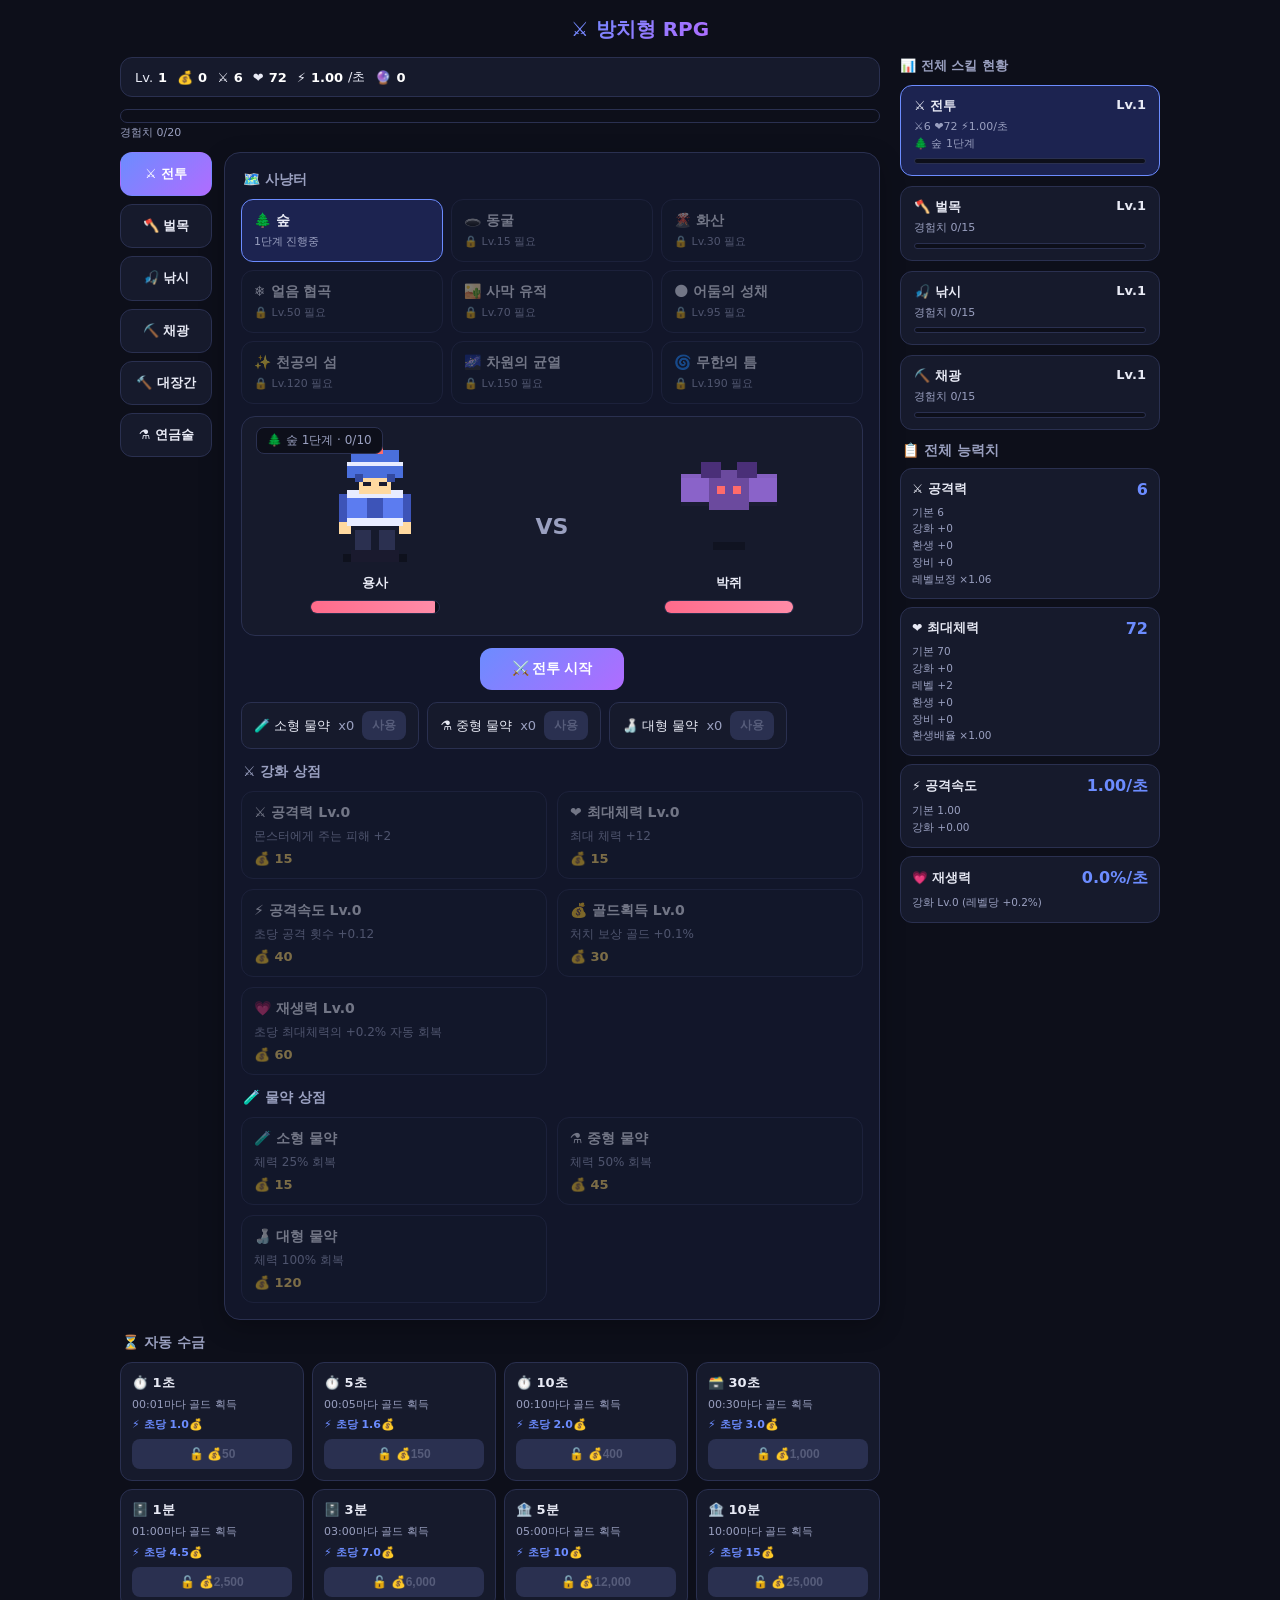
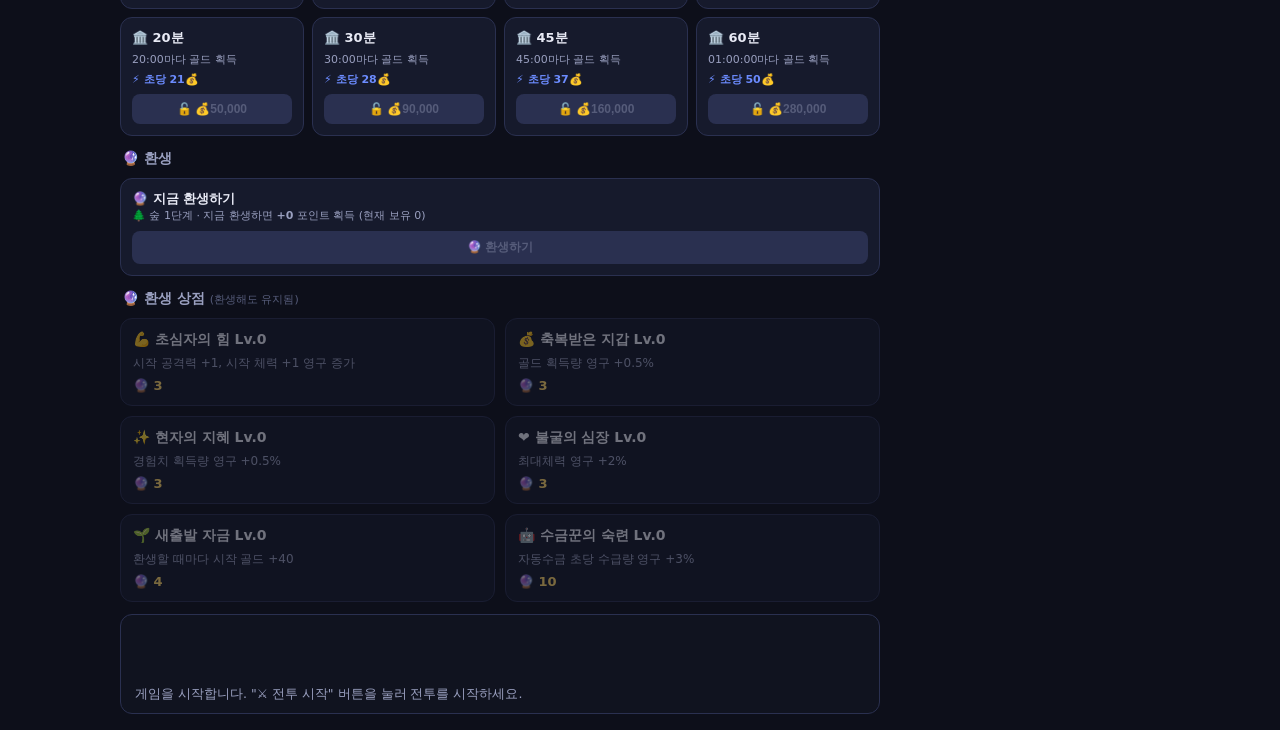
==== commit 8915c81d: "몬스터 처치 후 리스폰 전 유령 타격 버그 수정, 자동수금 촉진 물약 재료를 마법나무/랍스터/미스릴로 변경" ====
--- a/games/idle-rpg.html
+++ b/games/idle-rpg.html
@@ -921,7 +921,7 @@
 }
 
 function playerAttack(){
-  if(!enemy) return;
+  if(!enemy || enemy.hp<=0) return;
   enemy.hp -= S.atk;
   flash(enemyCv);
   floatDmg(enemyCv, '-'+S.atk, '#ffd76b');
@@ -1411,9 +1411,9 @@
 
 /* 자동수금 촉진 물약 (벌목/낚시/채광 재료로 제작, 만들 때마다 자동수금 초당 수급량 즉시 +3%, 영구 누적) */
 const AUTOGOLD_POTION_RECIPE = [
-  {itemKey:'log_yew', name:'주목 목재', icon:'🌲', qty:100},
-  {itemKey:'fish_puffer', name:'복어', icon:'🐡', qty:100},
-  {itemKey:'ore_gold', name:'금 광석', icon:'🟡', qty:100},
+  {itemKey:'log_magic', name:'마법 목재', icon:'✨', qty:100},
+  {itemKey:'fish_lobster', name:'랍스터', icon:'🦞', qty:100},
+  {itemKey:'ore_mithril', name:'미스릴 광석', icon:'🔵', qty:100},
 ];
 const AUTOGOLD_POTION_BONUS = 0.03;
 function canCraftAutoGoldPotion(){
@@ -1775,10 +1775,10 @@
   }
 
   // 전투와 채집 3종은 서로 화면 전환과 무관하게 각자 독립적으로 동시에 진행됩니다.
-  if(S.combatActive){
+  if(S.combatActive && enemy && enemy.hp>0){
     heroCd -= dt;
-    if(enemy){ enemy.atkCd -= dt; }
-    if(heroCd<=0 && enemy){ playerAttack(); heroCd = 1000/S.spd; }
+    enemy.atkCd -= dt;
+    if(heroCd<=0){ playerAttack(); heroCd = 1000/S.spd; }
     if(enemy && enemy.atkCd<=0){ enemyAttack(); enemy.atkCd = 2000 + Math.random()*700; }
   }
   Object.keys(GATHER_SKILLS).forEach(skillKey=>{
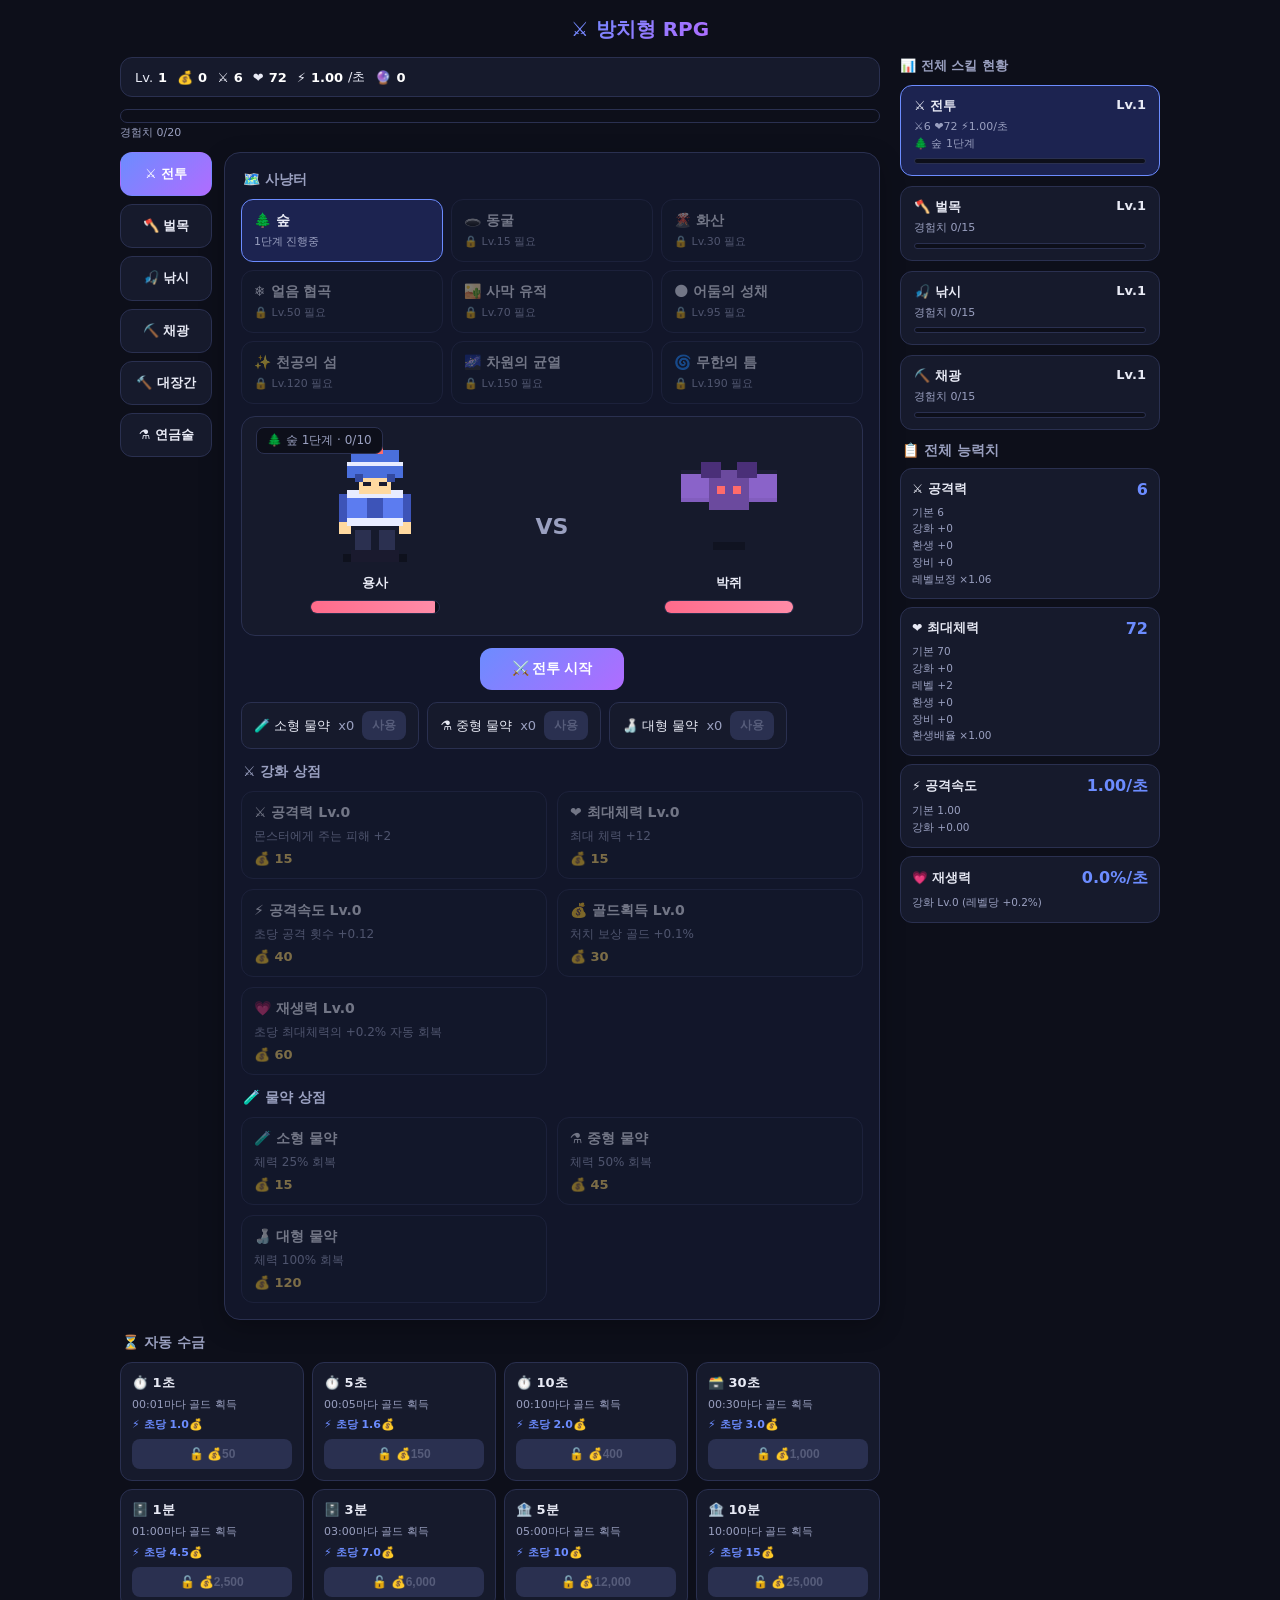
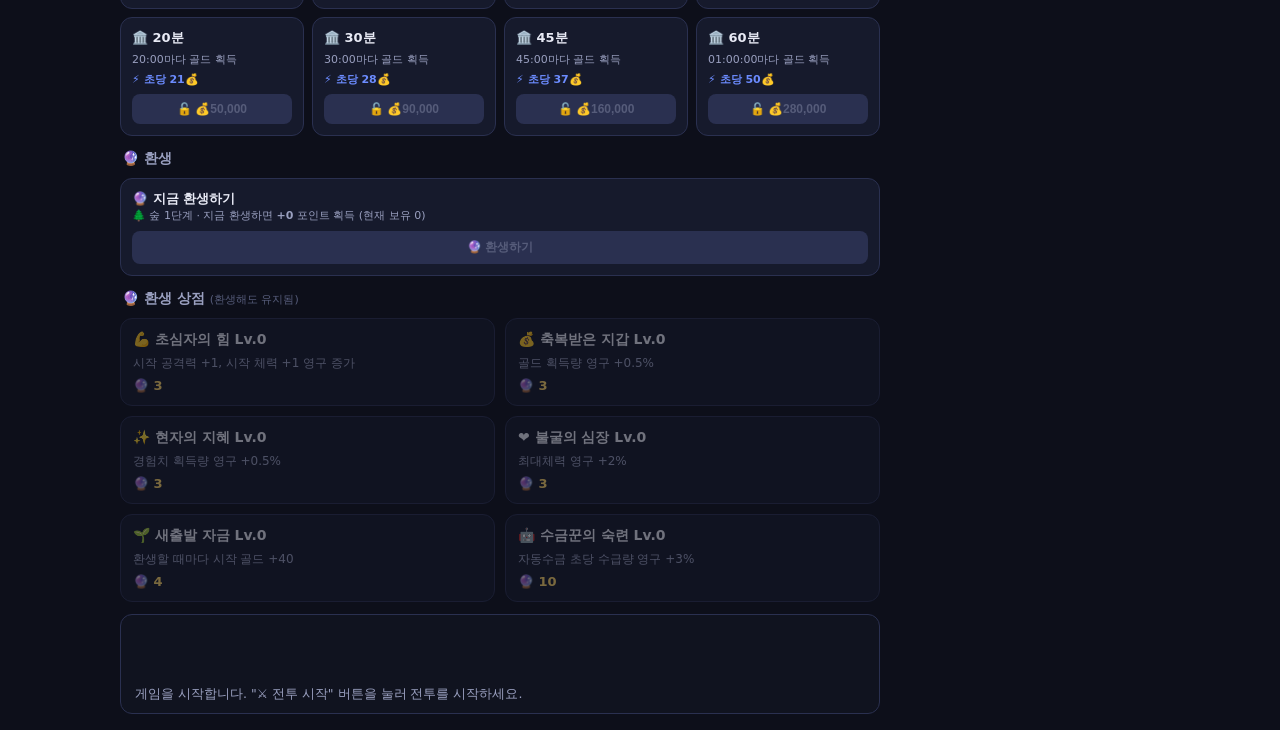
==== commit 08ef0d8e: "자동수금 촉진 물약을 영구 누적 대신 30분 지속 시간제 버프로 변경" ====
--- a/games/idle-rpg.html
+++ b/games/idle-rpg.html
@@ -259,7 +259,7 @@
         <div class="section-label">🧪 크리티컬 물약 <span class="muted-label">(제작마다 즉시 +5%, 영구 누적)</span></div>
         <div class="shop" id="critPotionList"></div>
 
-        <div class="section-label">💹 자동수금 촉진 물약 <span class="muted-label">(제작마다 즉시 +3%, 영구 누적)</span></div>
+        <div class="section-label">💹 자동수금 촉진 물약 <span class="muted-label">(마시면 30분간 +30%, 영구 아님)</span></div>
         <div class="shop" id="autoGoldPotionList"></div>
       </div>
 
@@ -643,7 +643,7 @@
     t5:{unlocked:false,readyAt:0,autoClaim:false}, t6:{unlocked:false,readyAt:0,autoClaim:false},
     t7:{unlocked:false,readyAt:0,autoClaim:false}, t8:{unlocked:false,readyAt:0,autoClaim:false},
   },
-  autoGoldPotionLvl:0,
+  autoGoldPotionActiveUntil:0,
   gameOver:false,
   lastSave:Date.now(),
   prestige:{points:0, upLvl:{power:0, wealth:0, wisdom:0, vitality:0, headstart:0, autoCollect:0}},
@@ -767,7 +767,7 @@
   S.spd = +(S.baseSpd + S.upLvl.spd*0.12).toFixed(2);
   S.goldMult = (1 + S.upLvl.gold*0.001) * (1 + p.wealth*0.005) * (1 + equipBonus('goldPct')/100);
   S.regenPct = S.upLvl.regen*0.002; // 레벨당 초당 최대체력의 0.2%
-  S.autoGoldRateMult = (1 + p.autoCollect*0.03) * (1 + (S.autoGoldPotionLvl||0)*0.03);
+  S.autoGoldRateMult = 1 + p.autoCollect*0.03;
 }
 function xpToNext(level){ return Math.round(20*Math.pow(1.25, level-1)); }
 function upgradeCost(key, lvl){
@@ -1038,7 +1038,7 @@
       upLvl:{atk:0, hp:0, spd:0, gold:0, regen:0},
       potions:{small:0, medium:0, large:0},
       autoGold: freshAutoGold(),
-      autoGoldPotionLvl:0,
+      autoGoldPotionActiveUntil:0,
       gameOver:false,
       lastSave:Date.now(),
       prestige: keepPrestige,
@@ -1409,22 +1409,25 @@
   });
 }
 
-/* 자동수금 촉진 물약 (벌목/낚시/채광 재료로 제작, 만들 때마다 자동수금 초당 수급량 즉시 +3%, 영구 누적) */
+/* 자동수금 촉진 물약 (벌목/낚시/채광 재료로 제작, 마시면 일정 시간동안만 자동수금 초당 수급량 상승, 영구 누적 아님) */
 const AUTOGOLD_POTION_RECIPE = [
   {itemKey:'log_magic', name:'마법 목재', icon:'✨', qty:100},
   {itemKey:'fish_lobster', name:'랍스터', icon:'🦞', qty:100},
   {itemKey:'ore_mithril', name:'미스릴 광석', icon:'🔵', qty:100},
 ];
-const AUTOGOLD_POTION_BONUS = 0.03;
+const AUTOGOLD_POTION_BOOST = 0.3;
+const AUTOGOLD_POTION_DURATION_MS = 30*60*1000;
 function canCraftAutoGoldPotion(){
   return AUTOGOLD_POTION_RECIPE.every(r => (S.inventory[r.itemKey]||0) >= r.qty);
+}
+function autoGoldPotionMult(){
+  return (S.autoGoldPotionActiveUntil && Date.now() < S.autoGoldPotionActiveUntil) ? 1+AUTOGOLD_POTION_BOOST : 1;
 }
 function craftAutoGoldPotion(){
   if(!canCraftAutoGoldPotion()) return;
   AUTOGOLD_POTION_RECIPE.forEach(r=>{ S.inventory[r.itemKey] -= r.qty; });
-  S.autoGoldPotionLvl = (S.autoGoldPotionLvl||0) + 1;
-  deriveStats();
-  log(`💹 <b>자동수금 촉진 물약</b> 제작! 자동수금 초당 수급량 +${Math.round(AUTOGOLD_POTION_BONUS*100)}%`);
+  S.autoGoldPotionActiveUntil = Date.now() + AUTOGOLD_POTION_DURATION_MS;
+  log(`💹 <b>자동수금 촉진 물약</b>을 마셨습니다! ${AUTOGOLD_POTION_DURATION_MS/60000}분간 자동수금 초당 수급량 +${Math.round(AUTOGOLD_POTION_BOOST*100)}%`);
   renderAutoGoldPotion(); renderInventory(); renderAutoGold();
   save();
 }
@@ -1432,13 +1435,14 @@
   const list = document.getElementById('autoGoldPotionList');
   if(!list) return;
   const afford = canCraftAutoGoldPotion();
-  const lvl = S.autoGoldPotionLvl||0;
+  const remain = (S.autoGoldPotionActiveUntil||0) - Date.now();
+  const active = remain > 0;
   const materialLines = AUTOGOLD_POTION_RECIPE.map(r=>`${r.icon} ${r.name} ${S.inventory[r.itemKey]||0}/${r.qty}`).join(' · ');
   list.innerHTML = `<div class="upg${afford?'':' disabled'}">
-    <div class="upg-head"><span>💹 자동수금 촉진 물약</span><span>Lv.${lvl}</span></div>
-    <div class="upg-desc">자동수금 초당 수급량 배율 ${(S.autoGoldRateMult||1).toFixed(2)}배 (제작마다 +${Math.round(AUTOGOLD_POTION_BONUS*100)}%)</div>
+    <div class="upg-head"><span>💹 자동수금 촉진 물약</span><span>${active ? fmtMMSS(remain)+' 남음' : '효과 없음'}</span></div>
+    <div class="upg-desc">${active ? `자동수금 초당 수급량 +${Math.round(AUTOGOLD_POTION_BOOST*100)}% 적용 중 (마시면 갱신)` : `마시면 ${AUTOGOLD_POTION_DURATION_MS/60000}분간 자동수금 초당 수급량 +${Math.round(AUTOGOLD_POTION_BOOST*100)}%`}</div>
     <div class="upg-desc">${materialLines}</div>
-    <div class="upg-cost">⚗️ 제작하기</div>
+    <div class="upg-cost">⚗️ 마시기</div>
   </div>`;
   list.querySelector('.upg').onclick = craftAutoGoldPotion;
 }
@@ -1610,7 +1614,7 @@
   return h>0 ? String(h).padStart(2,'0')+':'+String(m).padStart(2,'0')+':'+String(r).padStart(2,'0')
              : String(m).padStart(2,'0')+':'+String(r).padStart(2,'0');
 }
-function autoGoldReward(tier){ return Math.round(tier.rewardBase*Math.pow(1.16, effectiveStage(S.currentZone)-1)*S.goldMult*S.autoGoldRateMult); }
+function autoGoldReward(tier){ return Math.round(tier.rewardBase*Math.pow(1.16, effectiveStage(S.currentZone)-1)*S.goldMult*S.autoGoldRateMult*autoGoldPotionMult()); }
 function unlockAutoGold(tierKey){
   const tier = AUTO_GOLD_TIERS.find(t=>t.key===tierKey);
   const st = S.autoGold[tierKey];
@@ -1828,7 +1832,7 @@
   }
   if(!S.prestige) S.prestige = {points:0, upLvl:{power:0, wealth:0, wisdom:0, vitality:0, headstart:0, autoCollect:0}};
   else PRESTIGE_UPG_DEF.forEach(u=>{ if(!S.prestige.upLvl[u.key]) S.prestige.upLvl[u.key]=0; });
-  if(typeof S.autoGoldPotionLvl !== 'number') S.autoGoldPotionLvl = 0;
+  if(typeof S.autoGoldPotionActiveUntil !== 'number') S.autoGoldPotionActiveUntil = 0;
   if(!S.currentZone || !S.zoneProgress){
     S.currentZone = 'forest';
     S.zoneProgress = freshZoneProgress();
@@ -1872,7 +1876,7 @@
   document.getElementById('combatToggleBtn').addEventListener('click', toggleCombat);
   requestAnimationFrame(drawLoop);
   setInterval(combatTick, 100);
-  setInterval(()=>{ autoCollectTick(); renderAutoGold(); renderRebirthNowCard(); renderModeTabs(); if(GATHER_SKILLS[S.activeMode]) renderSkillPanel(); }, 1000);
+  setInterval(()=>{ autoCollectTick(); renderAutoGold(); renderRebirthNowCard(); renderModeTabs(); if(GATHER_SKILLS[S.activeMode]) renderSkillPanel(); if(S.activeMode==='alchemy') renderAutoGoldPotion(); }, 1000);
   setInterval(save, 5000);
   window.addEventListener('beforeunload', save);
   if(!hadSave) log('게임을 시작합니다. "⚔️ 전투 시작" 버튼을 눌러 전투를 시작하세요.');
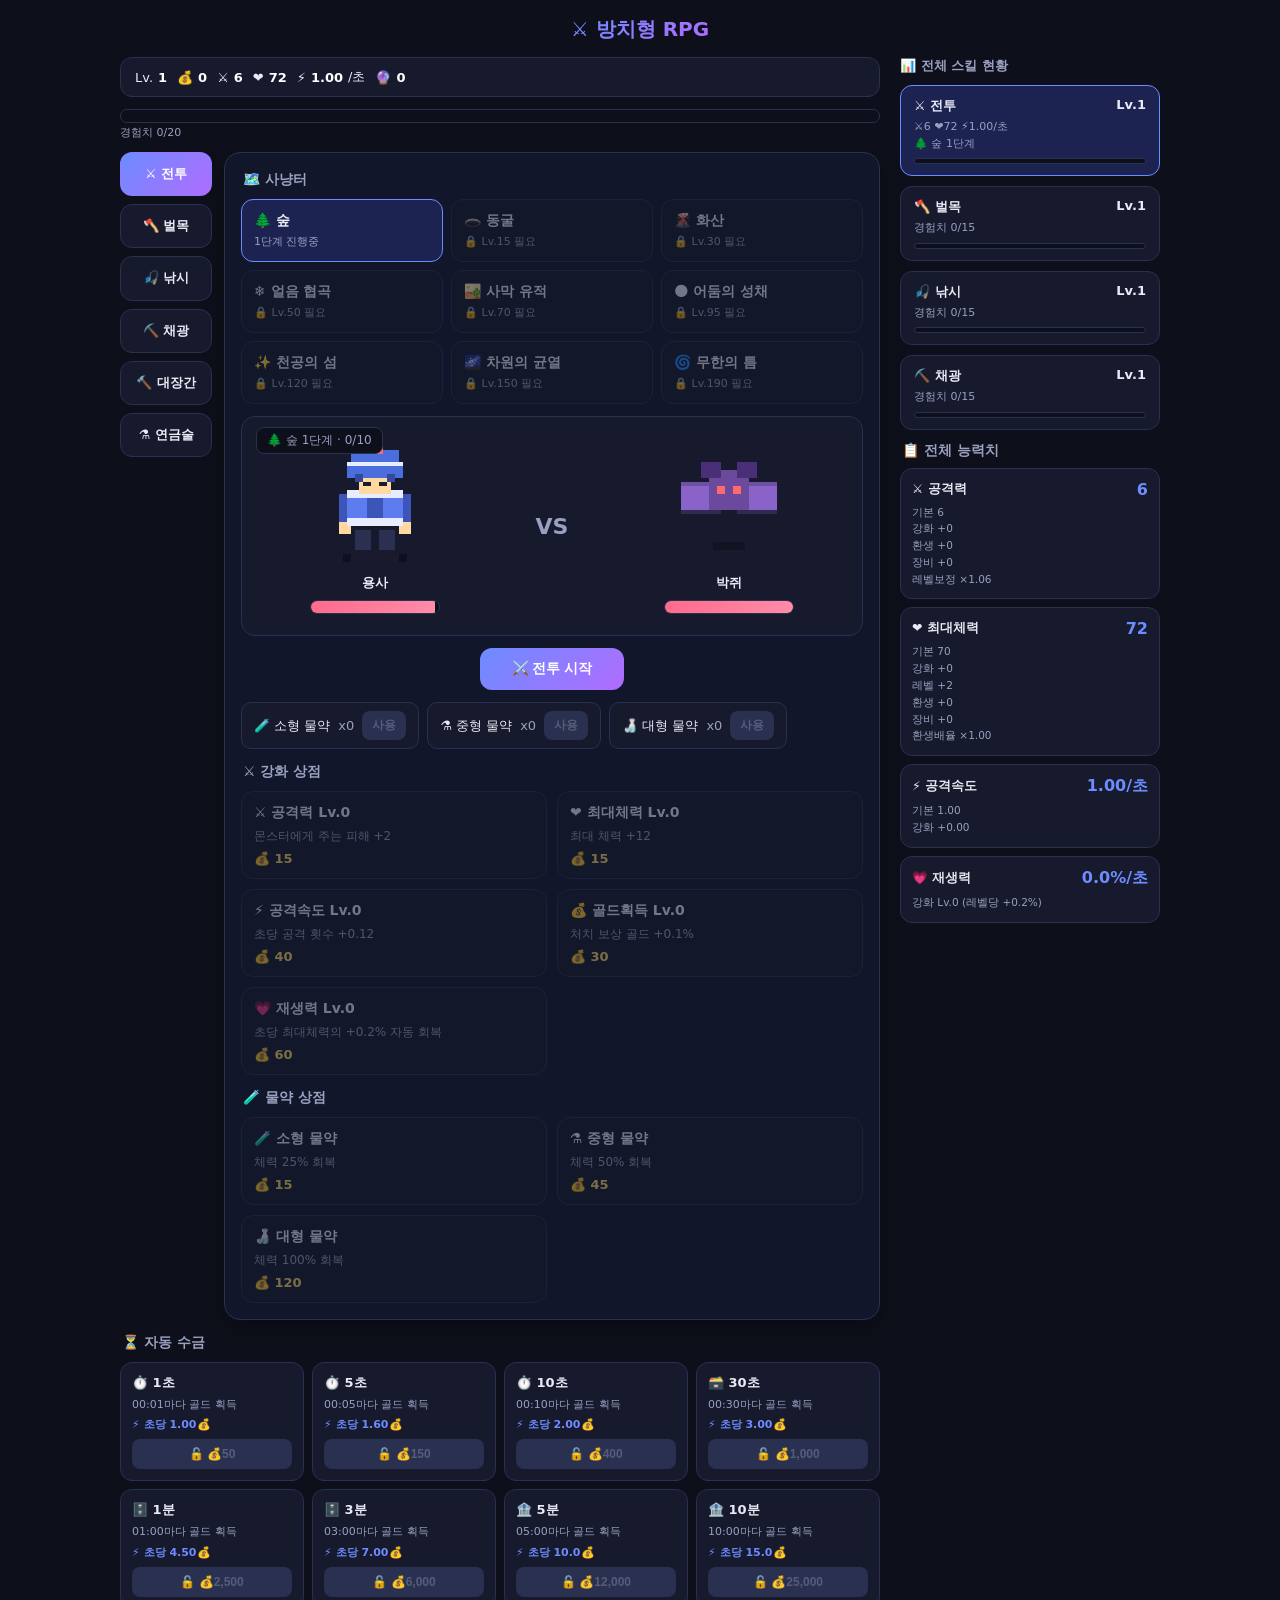
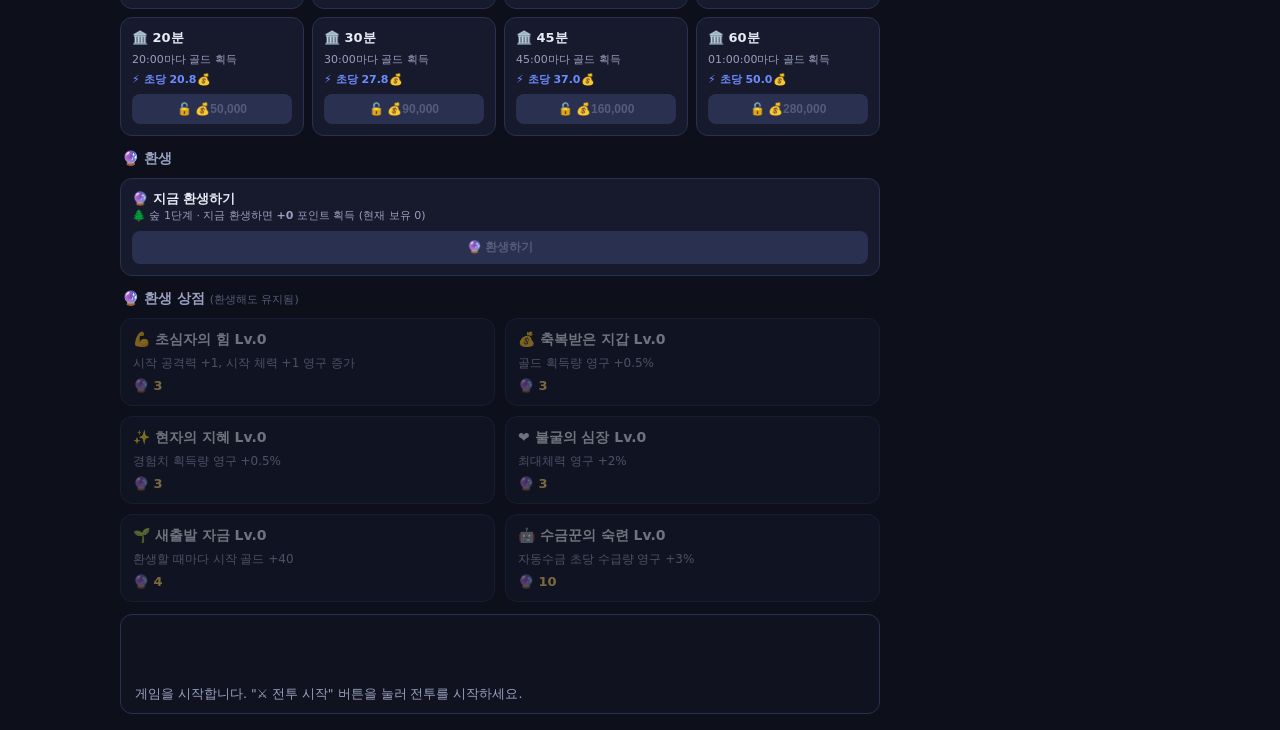
==== commit 844201ff: "자동수금 초당 이익금 표시가 반올림 때문에 소폭 강화를 반영 못하던 문제 수정" ====
--- a/games/idle-rpg.html
+++ b/games/idle-rpg.html
@@ -1614,7 +1614,8 @@
   return h>0 ? String(h).padStart(2,'0')+':'+String(m).padStart(2,'0')+':'+String(r).padStart(2,'0')
              : String(m).padStart(2,'0')+':'+String(r).padStart(2,'0');
 }
-function autoGoldReward(tier){ return Math.round(tier.rewardBase*Math.pow(1.16, effectiveStage(S.currentZone)-1)*S.goldMult*S.autoGoldRateMult*autoGoldPotionMult()); }
+function autoGoldRewardRaw(tier){ return tier.rewardBase*Math.pow(1.16, effectiveStage(S.currentZone)-1)*S.goldMult*S.autoGoldRateMult*autoGoldPotionMult(); }
+function autoGoldReward(tier){ return Math.round(autoGoldRewardRaw(tier)); }
 function unlockAutoGold(tierKey){
   const tier = AUTO_GOLD_TIERS.find(t=>t.key===tierKey);
   const st = S.autoGold[tierKey];
@@ -1663,8 +1664,8 @@
   AUTO_GOLD_TIERS.forEach(tier=>{
     const st = S.autoGold[tier.key];
     const reward = autoGoldReward(tier);
-    const ratePerSec = reward/(tier.cycleMs/1000);
-    const rateText = `⚡ 초당 ${ratePerSec>=10?Math.round(ratePerSec):ratePerSec.toFixed(1)}💰`;
+    const ratePerSec = autoGoldRewardRaw(tier)/(tier.cycleMs/1000);
+    const rateText = `⚡ 초당 ${ratePerSec>=10?ratePerSec.toFixed(1):ratePerSec.toFixed(2)}💰`;
     const el = document.createElement('div');
     el.className = 'autogold-card';
     if(!st.unlocked){
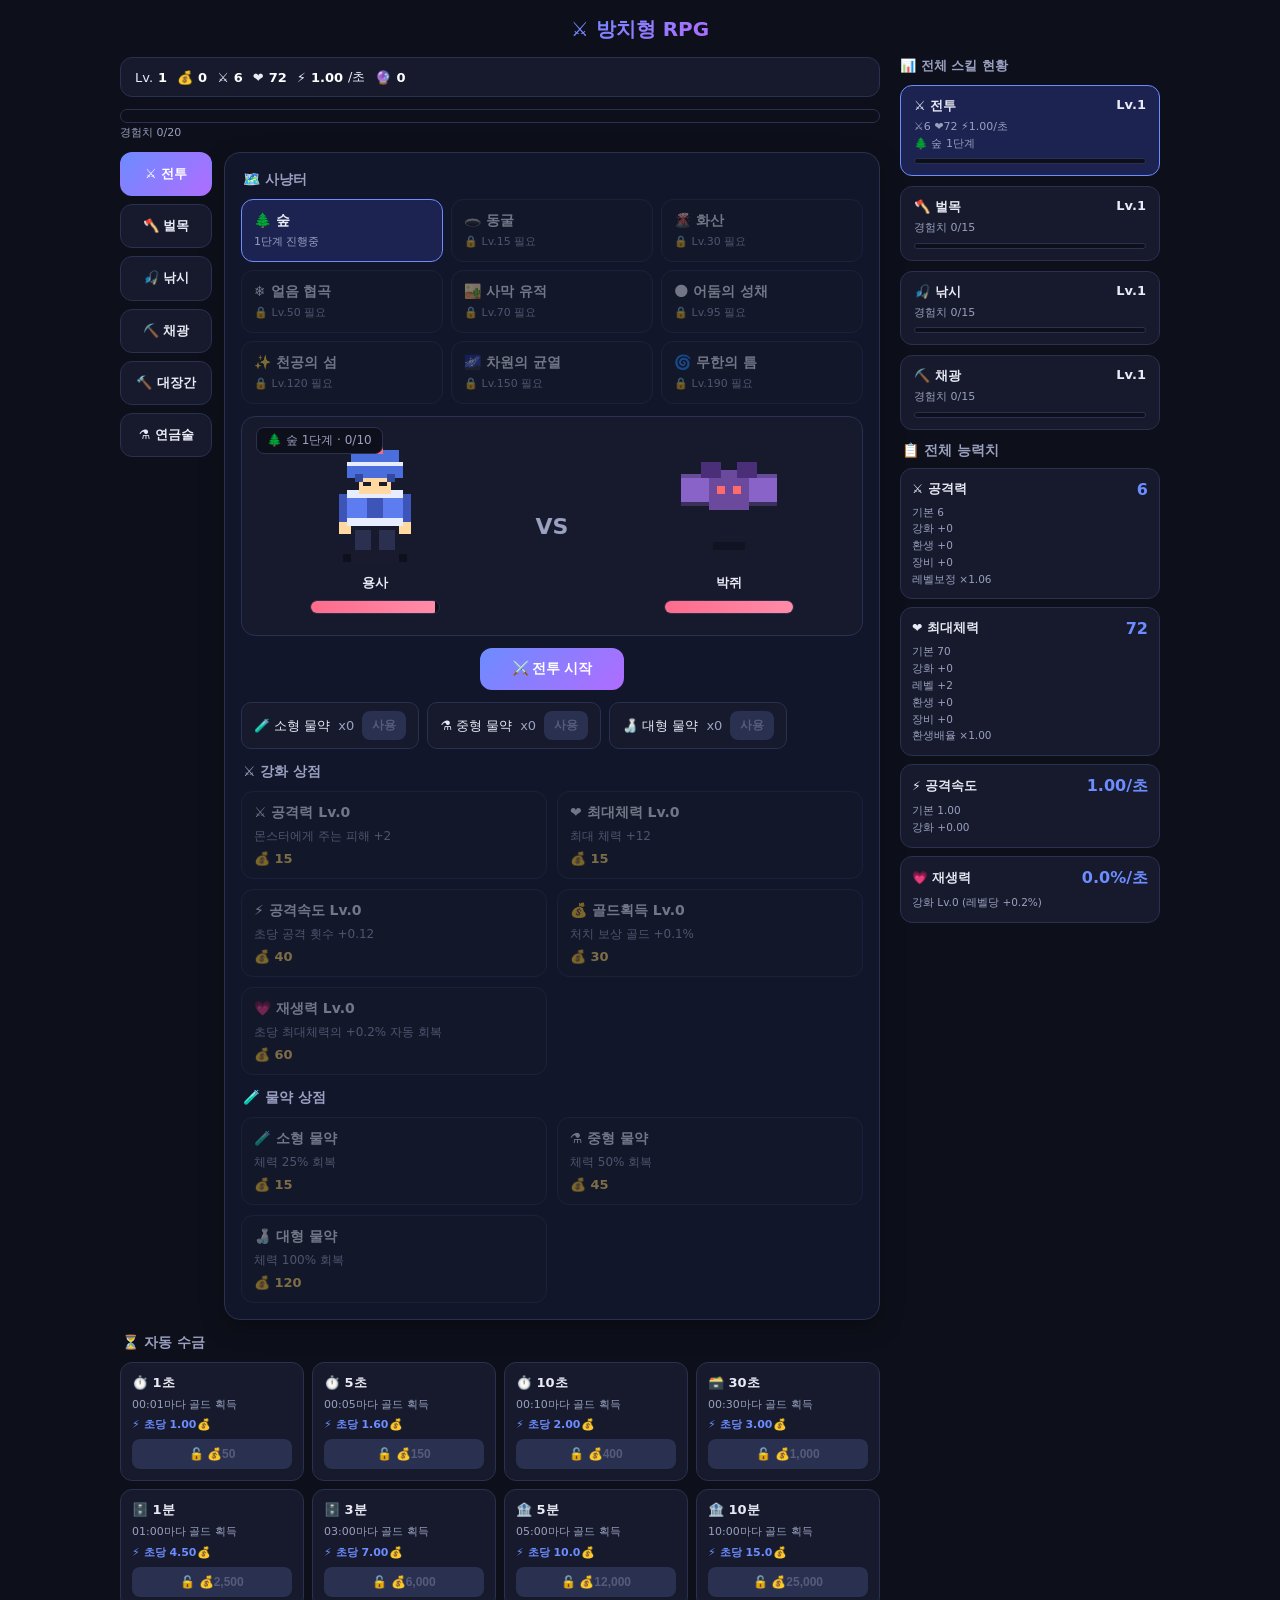
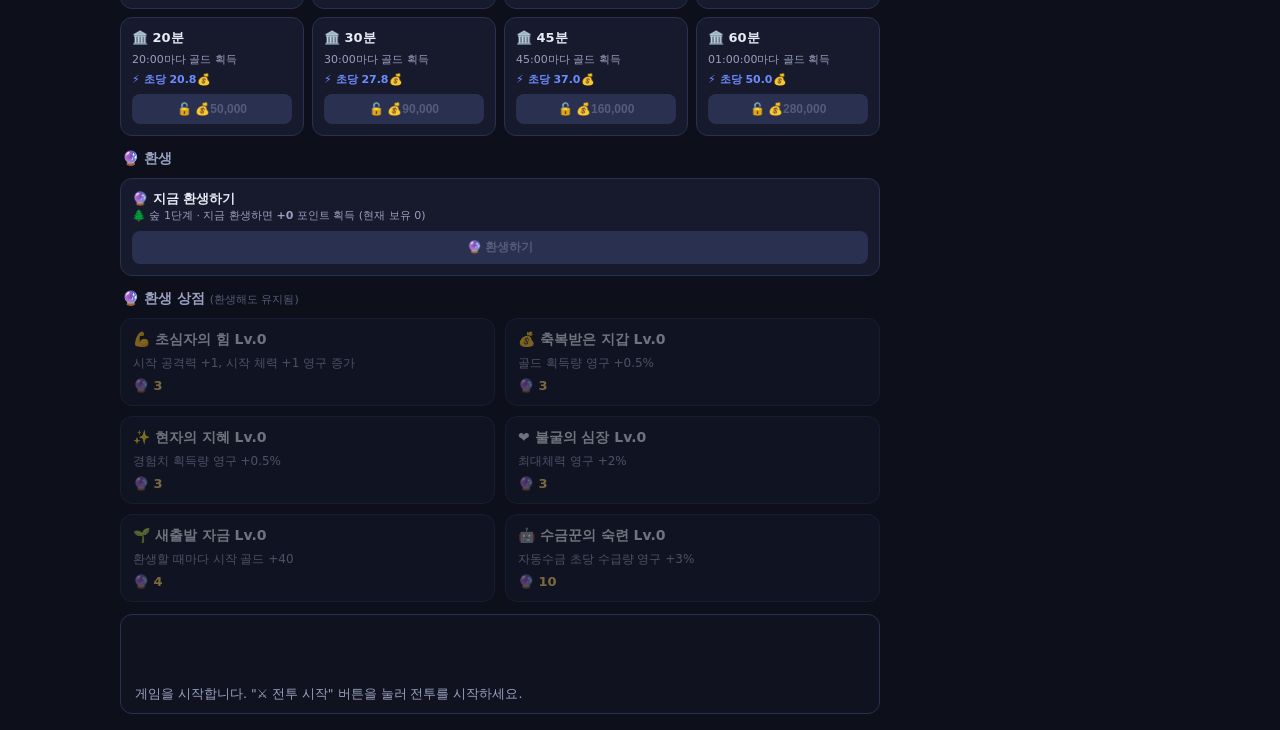
==== commit eb063d66: "오프라인 채집 보상을 25% 효율로 대폭 감소" ====
--- a/games/idle-rpg.html
+++ b/games/idle-rpg.html
@@ -1740,7 +1740,7 @@
     if(!S.gatherActive[skillKey]) return;
     const g = GATHER_SKILLS[skillKey];
     const item = currentGatherItem(skillKey);
-    const cycles = Math.floor(elapsedMs / item.actionMs);
+    const cycles = Math.floor(elapsedMs * 0.25 / item.actionMs); // 오프라인 채집은 25% 효율로 크게 감소
     if(cycles <= 0) return;
     const crit = effectiveCritChance(skillKey);
     const avgQtyPerCycle = 1*(1-crit) + 2*crit;
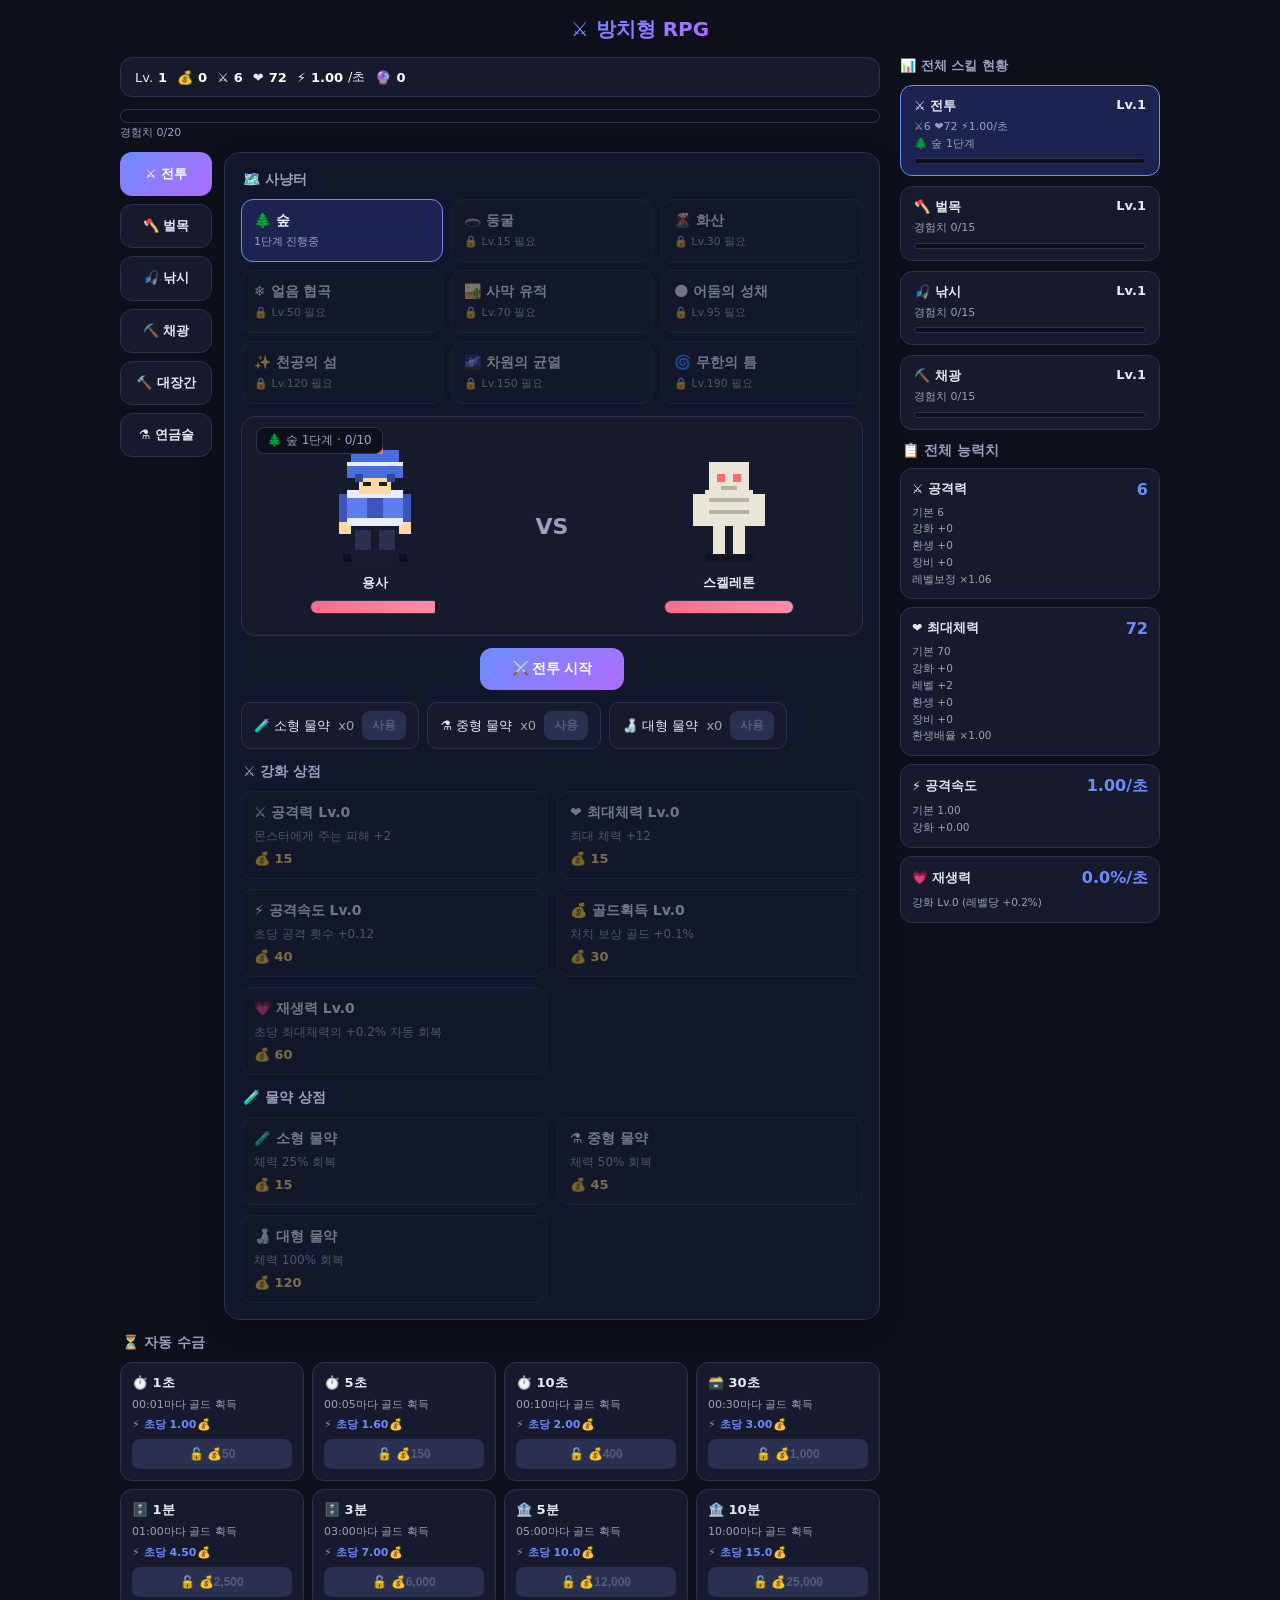
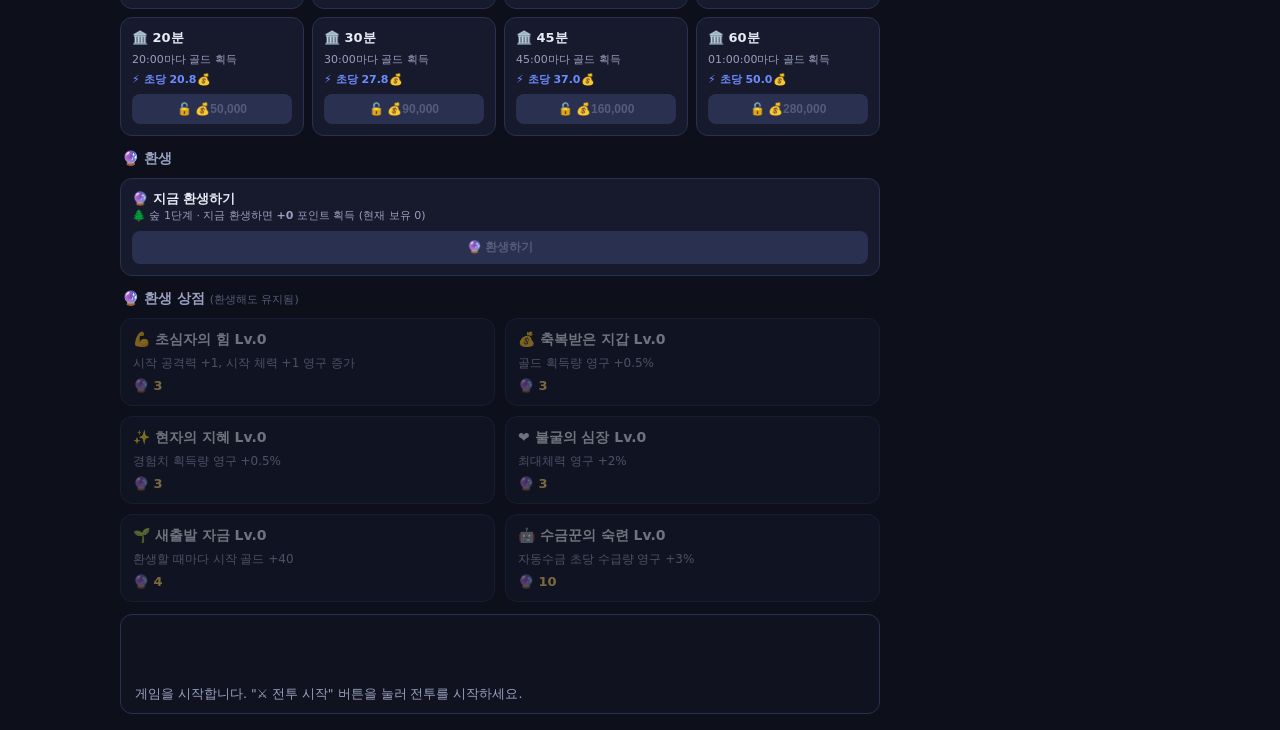
==== commit 94bae5d4: "오프라인 채집 보상을 아이템 종류와 무관하게 시간당 50회 분량으로 고정" ====
--- a/games/idle-rpg.html
+++ b/games/idle-rpg.html
@@ -1740,7 +1740,7 @@
     if(!S.gatherActive[skillKey]) return;
     const g = GATHER_SKILLS[skillKey];
     const item = currentGatherItem(skillKey);
-    const cycles = Math.floor(elapsedMs * 0.25 / item.actionMs); // 오프라인 채집은 25% 효율로 크게 감소
+    const cycles = Math.floor(elapsedMs / 3600000 * 50); // 오프라인 채집은 아이템 소요시간과 무관하게 시간당 50회 분량으로 고정
     if(cycles <= 0) return;
     const crit = effectiveCritChance(skillKey);
     const avgQtyPerCycle = 1*(1-crit) + 2*crit;
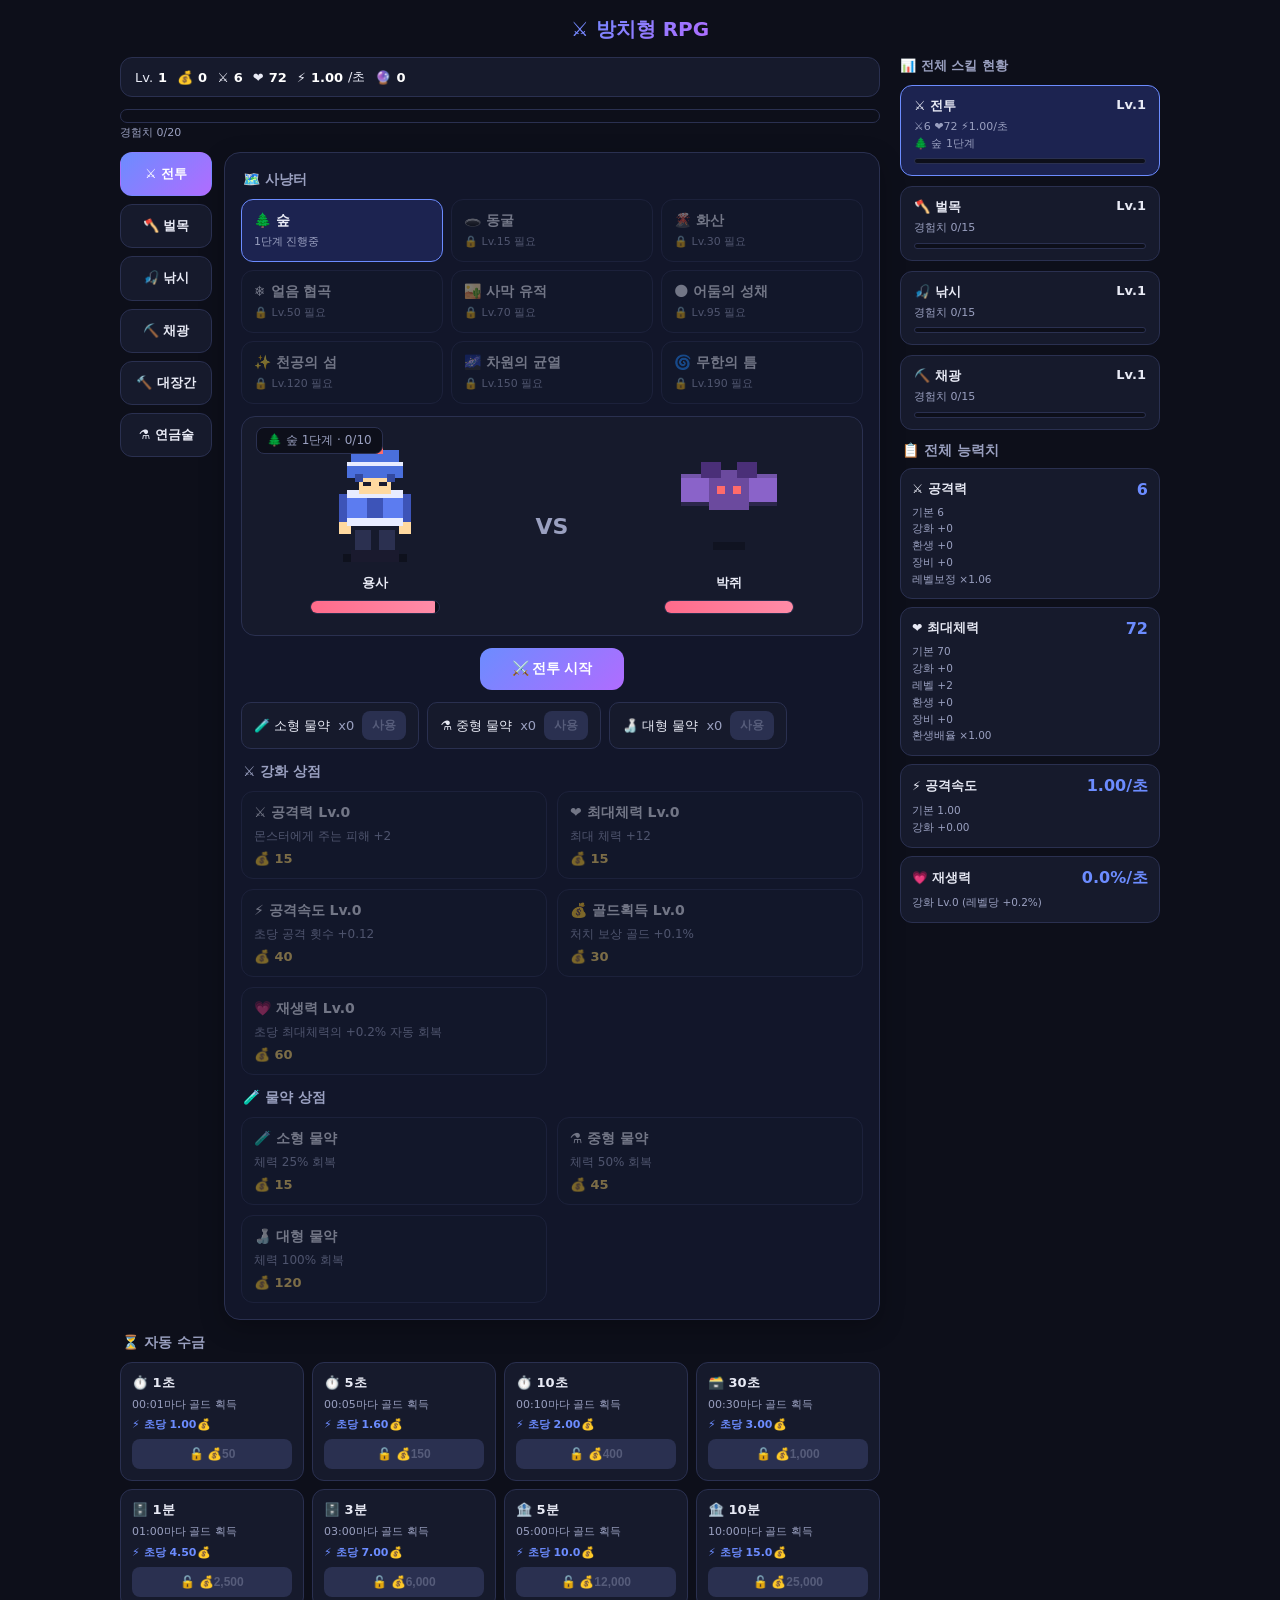
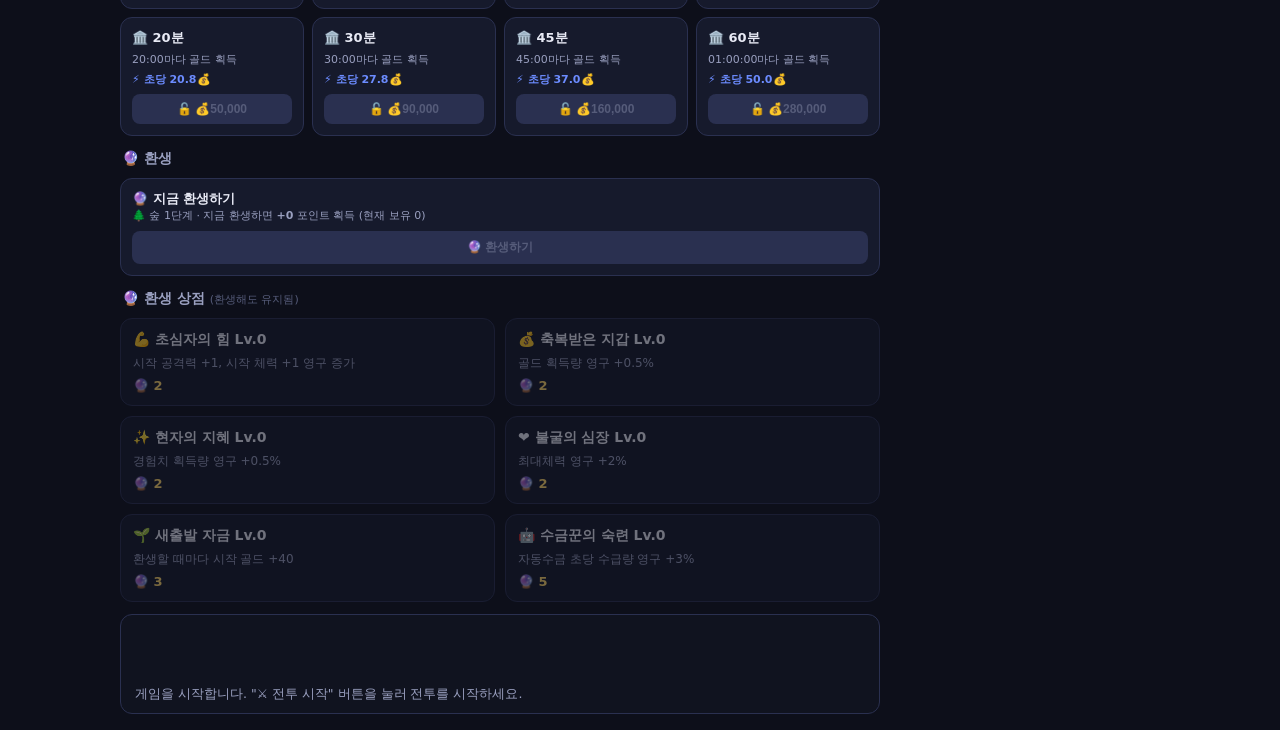
==== commit 7e260173: "환생상점 능력치 비용을 완화 (기본값/상승률 하향)" ====
--- a/games/idle-rpg.html
+++ b/games/idle-rpg.html
@@ -668,8 +668,8 @@
   {key:'autoCollect', icon:'🤖', title:'수금꾼의 숙련', desc:'자동수금 초당 수급량 영구 +3%'},
 ];
 function prestigeCost(key, lvl){
-  const base = {power:3, wealth:3, wisdom:3, vitality:3, headstart:4, autoCollect:10}[key];
-  const rate = key==='headstart' ? 1.9 : key==='autoCollect' ? 2.3 : 1.8;
+  const base = {power:2, wealth:2, wisdom:2, vitality:2, headstart:3, autoCollect:5}[key];
+  const rate = key==='headstart' ? 1.55 : key==='autoCollect' ? 1.7 : 1.5;
   return Math.ceil(base*Math.pow(rate, lvl));
 }
 const AUTO_GOLD_TIERS = [
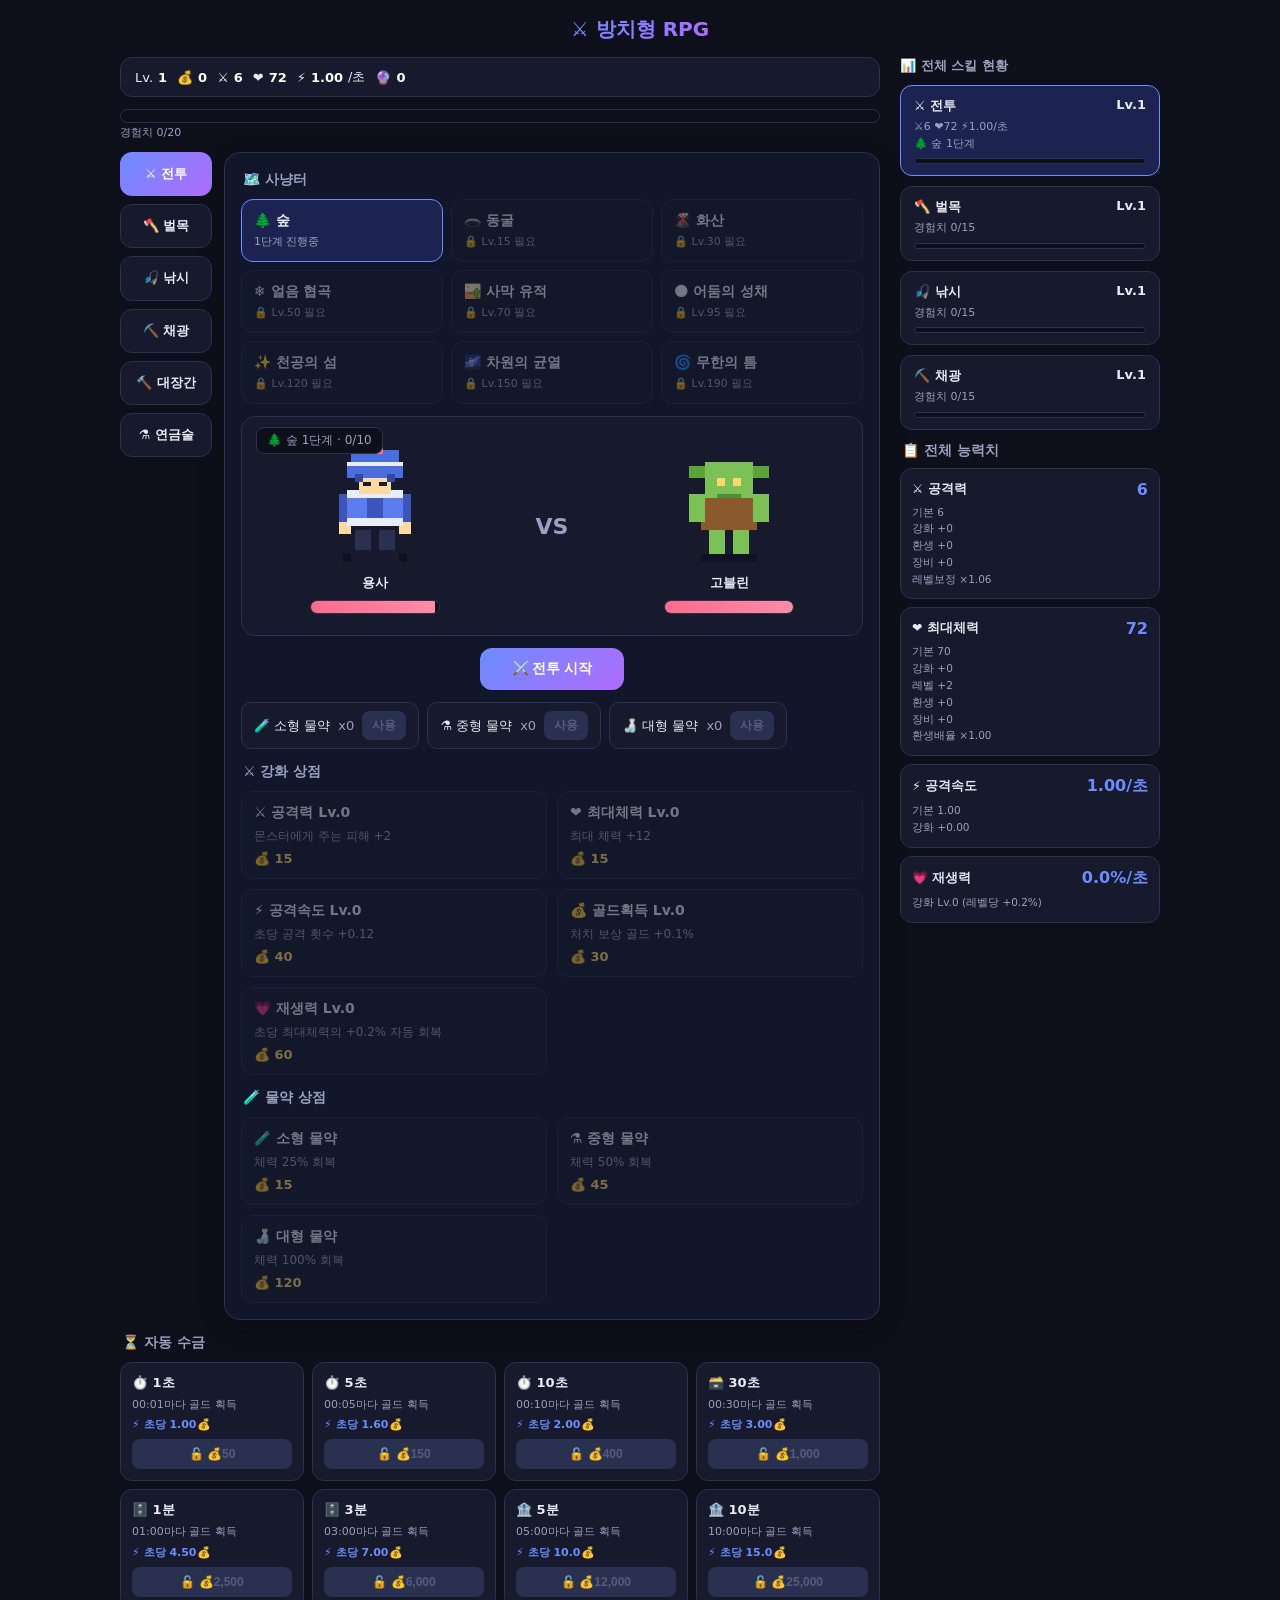
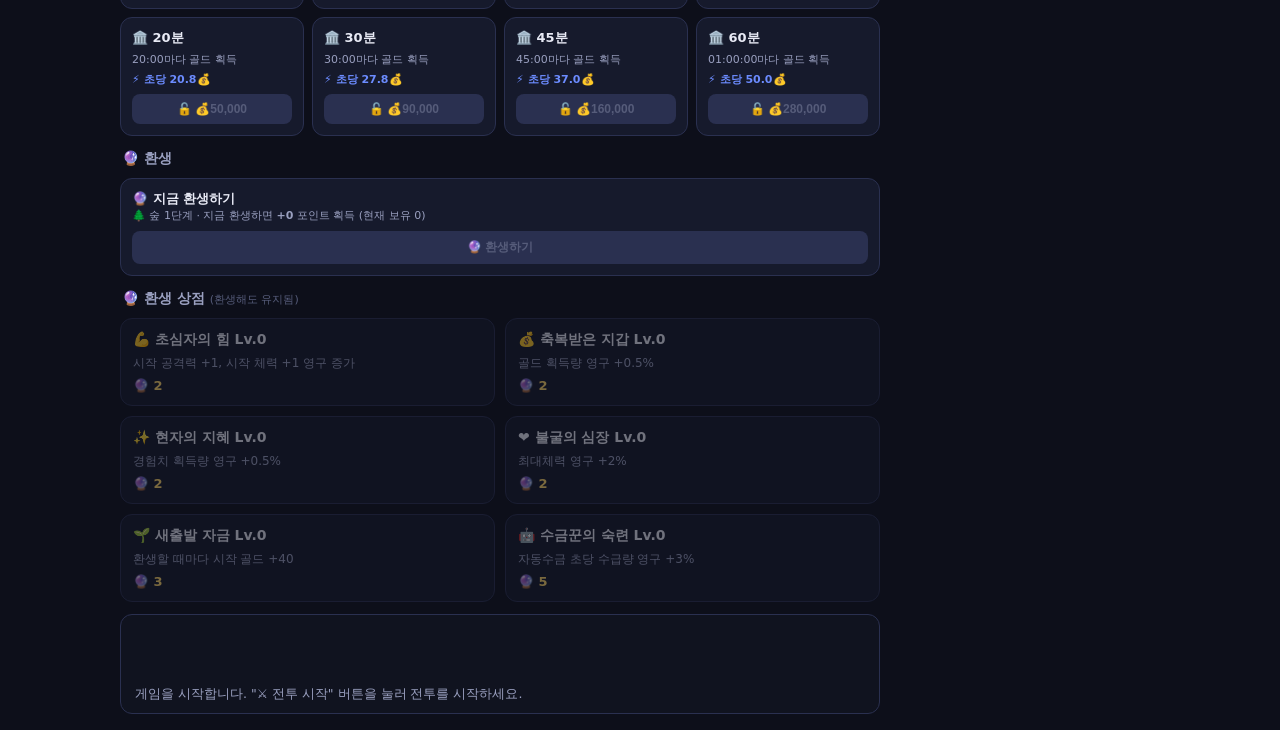
==== commit 8f0e1c4f: "자동수금 촉진 물약을 마실 때마다 지속시간이 중첩되도록 변경" ====
--- a/games/idle-rpg.html
+++ b/games/idle-rpg.html
@@ -259,7 +259,7 @@
         <div class="section-label">🧪 크리티컬 물약 <span class="muted-label">(제작마다 즉시 +5%, 영구 누적)</span></div>
         <div class="shop" id="critPotionList"></div>
 
-        <div class="section-label">💹 자동수금 촉진 물약 <span class="muted-label">(마시면 30분간 +30%, 영구 아님)</span></div>
+        <div class="section-label">💹 자동수금 촉진 물약 <span class="muted-label">(마실 때마다 30분씩 중첩, 영구 아님)</span></div>
         <div class="shop" id="autoGoldPotionList"></div>
       </div>
 
@@ -1426,8 +1426,10 @@
 function craftAutoGoldPotion(){
   if(!canCraftAutoGoldPotion()) return;
   AUTOGOLD_POTION_RECIPE.forEach(r=>{ S.inventory[r.itemKey] -= r.qty; });
-  S.autoGoldPotionActiveUntil = Date.now() + AUTOGOLD_POTION_DURATION_MS;
-  log(`💹 <b>자동수금 촉진 물약</b>을 마셨습니다! ${AUTOGOLD_POTION_DURATION_MS/60000}분간 자동수금 초당 수급량 +${Math.round(AUTOGOLD_POTION_BOOST*100)}%`);
+  const base = Math.max(Date.now(), S.autoGoldPotionActiveUntil||0);
+  S.autoGoldPotionActiveUntil = base + AUTOGOLD_POTION_DURATION_MS;
+  const remainMin = Math.round((S.autoGoldPotionActiveUntil-Date.now())/60000);
+  log(`💹 <b>자동수금 촉진 물약</b>을 마셨습니다! ${AUTOGOLD_POTION_DURATION_MS/60000}분 추가 (남은 시간 ${remainMin}분), 자동수금 초당 수급량 +${Math.round(AUTOGOLD_POTION_BOOST*100)}%`);
   renderAutoGoldPotion(); renderInventory(); renderAutoGold();
   save();
 }
@@ -1440,7 +1442,7 @@
   const materialLines = AUTOGOLD_POTION_RECIPE.map(r=>`${r.icon} ${r.name} ${S.inventory[r.itemKey]||0}/${r.qty}`).join(' · ');
   list.innerHTML = `<div class="upg${afford?'':' disabled'}">
     <div class="upg-head"><span>💹 자동수금 촉진 물약</span><span>${active ? fmtMMSS(remain)+' 남음' : '효과 없음'}</span></div>
-    <div class="upg-desc">${active ? `자동수금 초당 수급량 +${Math.round(AUTOGOLD_POTION_BOOST*100)}% 적용 중 (마시면 갱신)` : `마시면 ${AUTOGOLD_POTION_DURATION_MS/60000}분간 자동수금 초당 수급량 +${Math.round(AUTOGOLD_POTION_BOOST*100)}%`}</div>
+    <div class="upg-desc">${active ? `자동수금 초당 수급량 +${Math.round(AUTOGOLD_POTION_BOOST*100)}% 적용 중 (마시면 ${AUTOGOLD_POTION_DURATION_MS/60000}분 중첩 추가)` : `마시면 ${AUTOGOLD_POTION_DURATION_MS/60000}분간 자동수금 초당 수급량 +${Math.round(AUTOGOLD_POTION_BOOST*100)}%`}</div>
     <div class="upg-desc">${materialLines}</div>
     <div class="upg-cost">⚗️ 마시기</div>
   </div>`;
